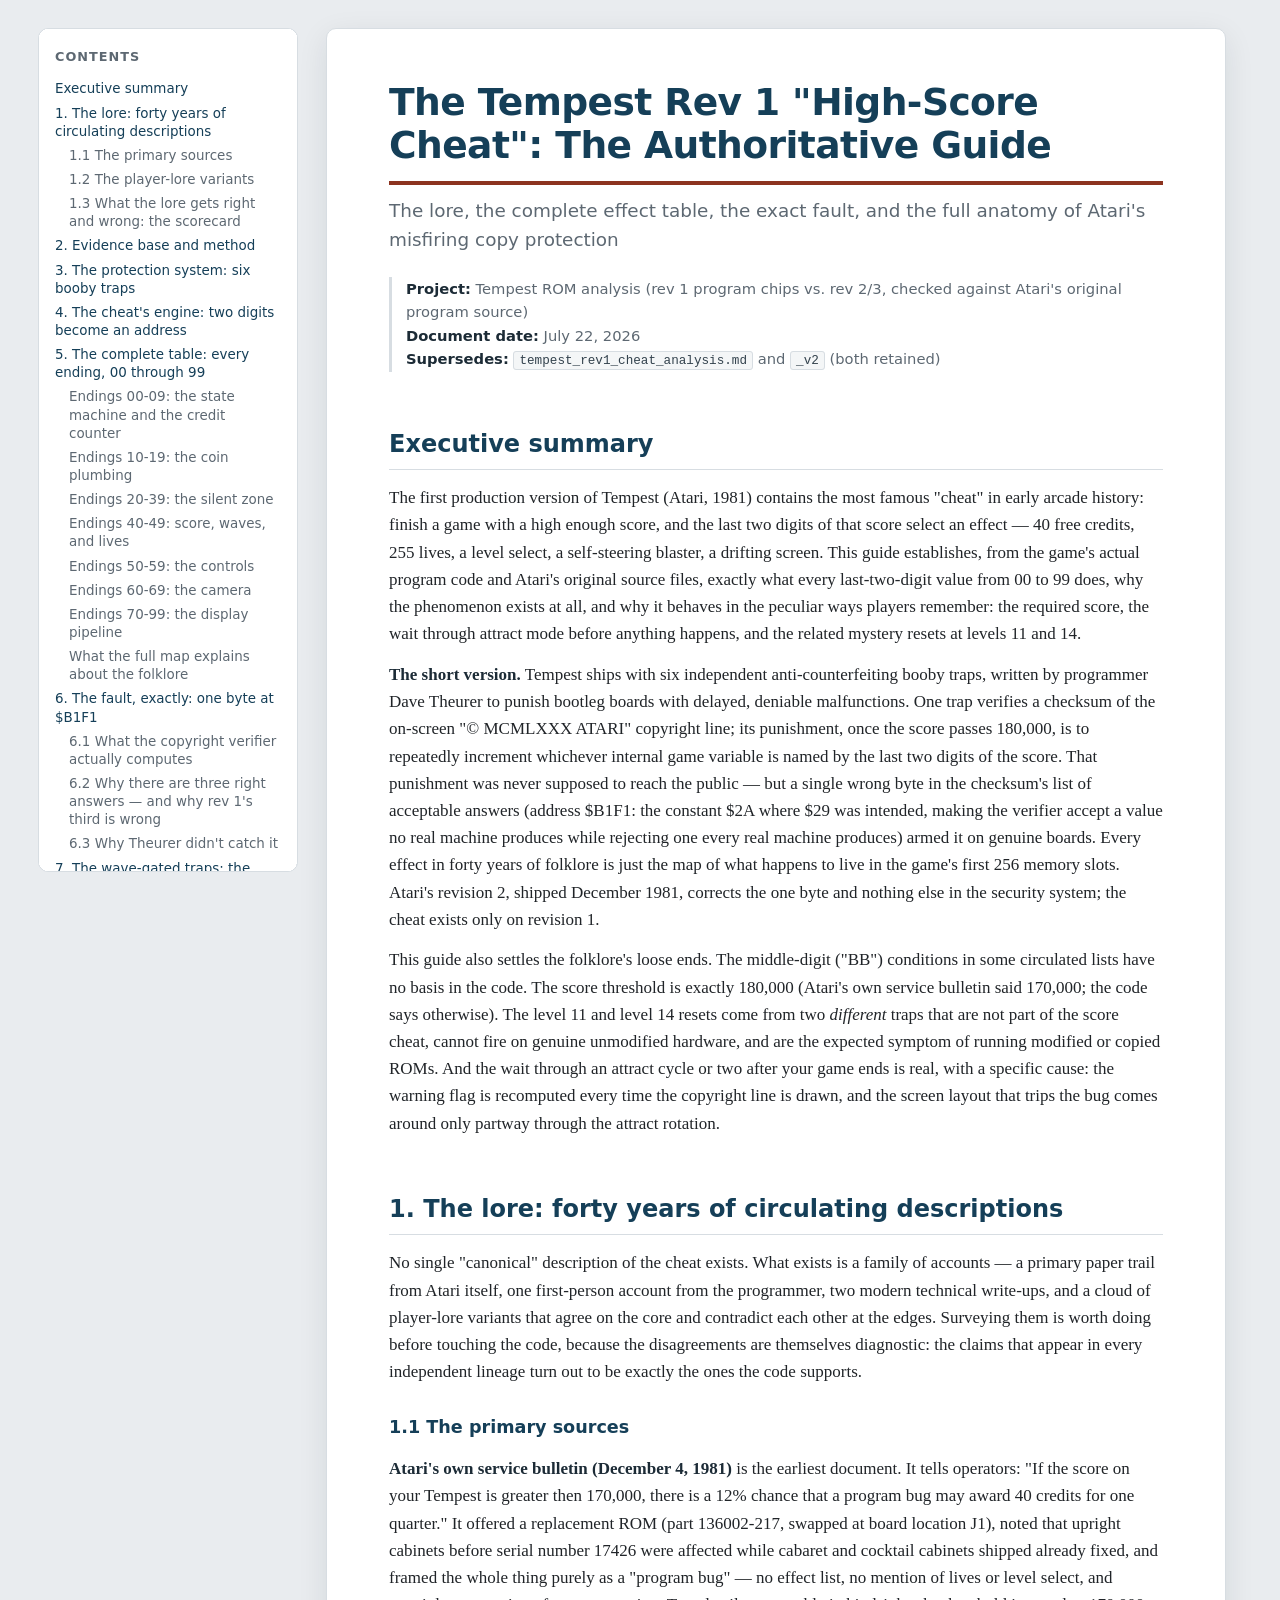
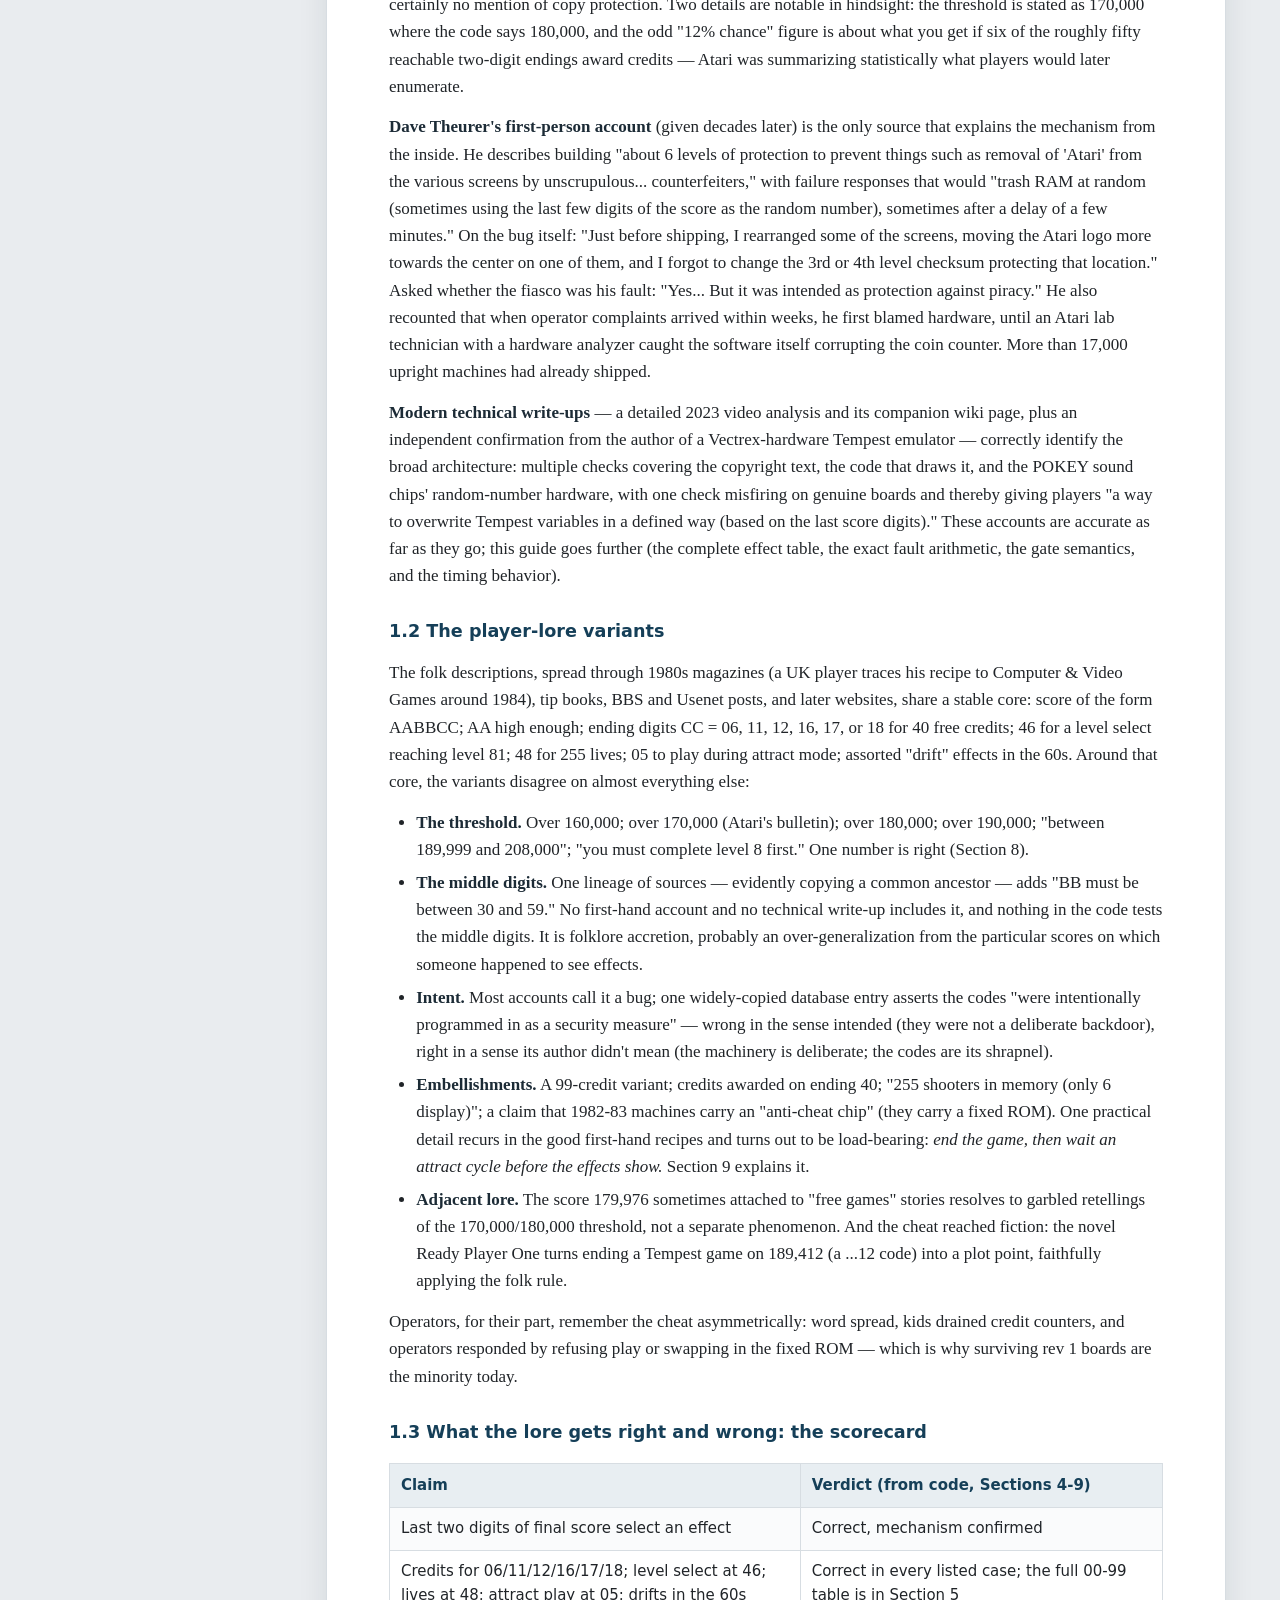
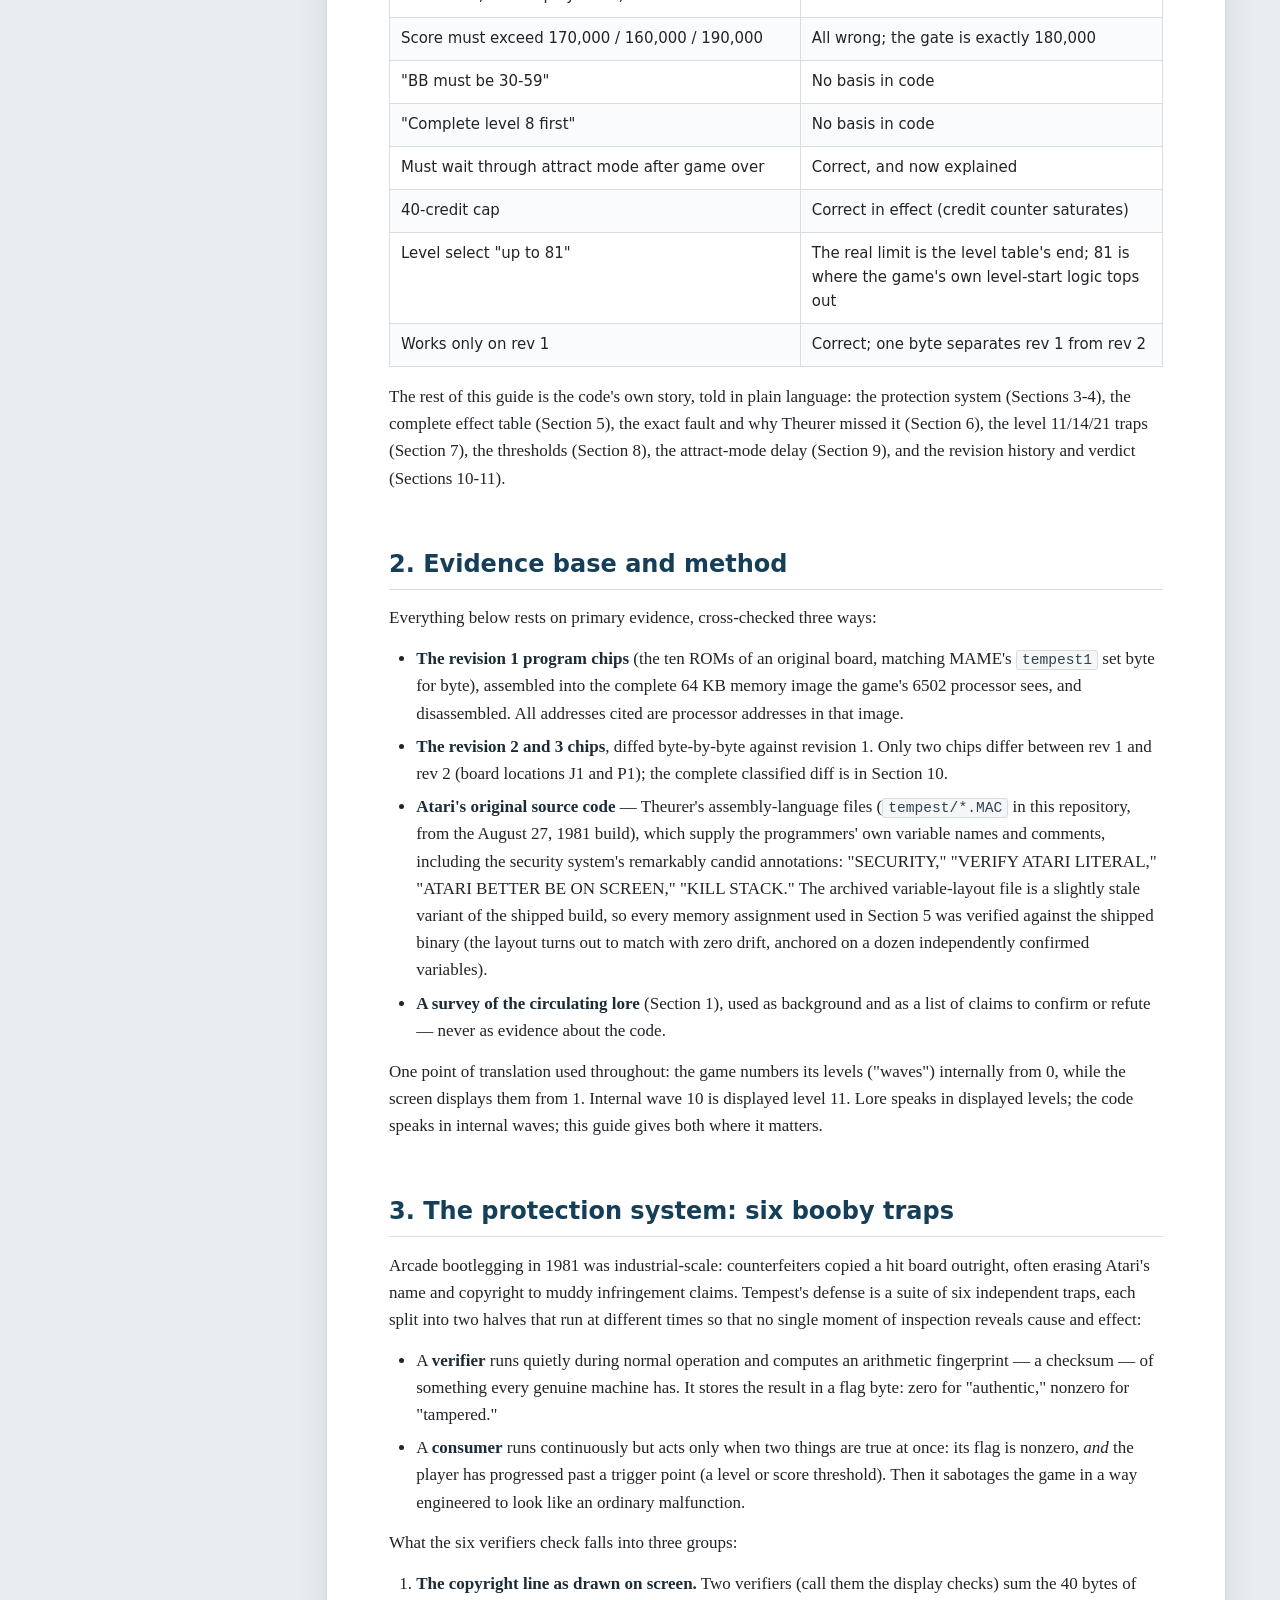
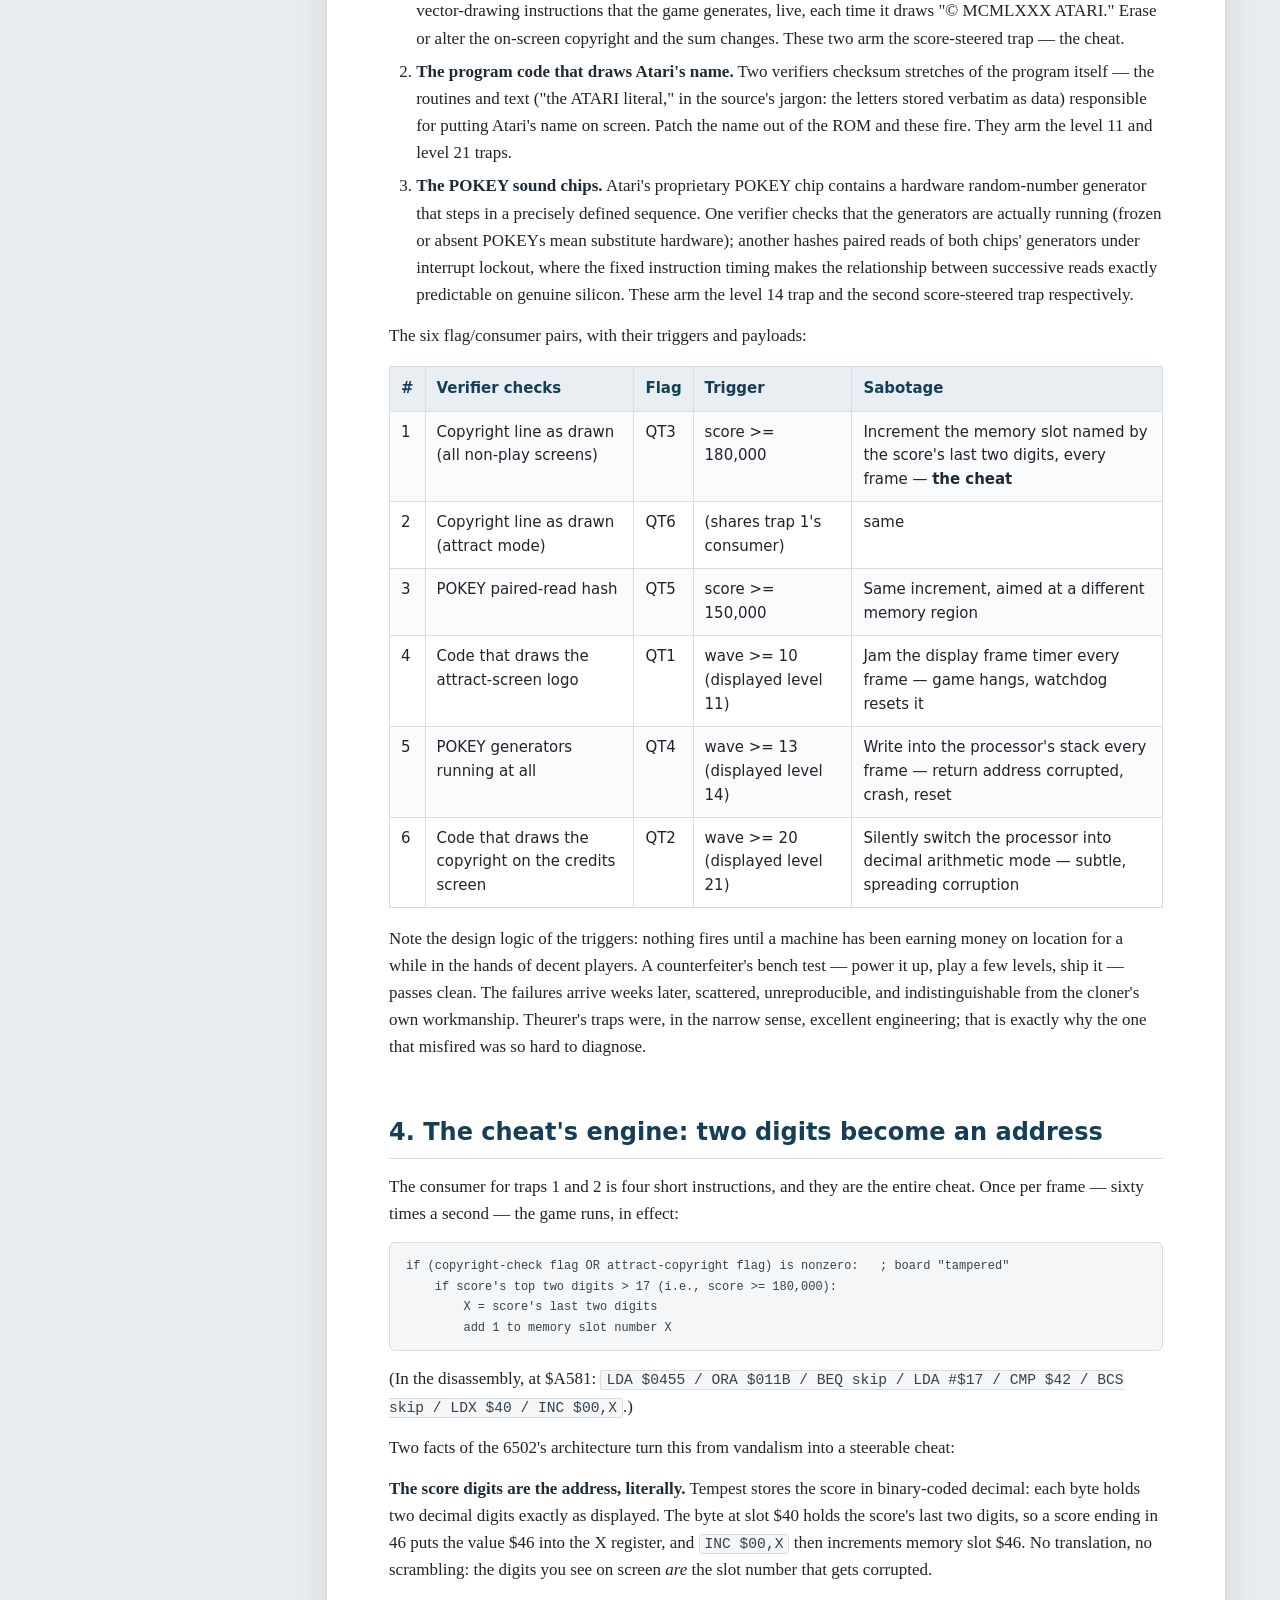
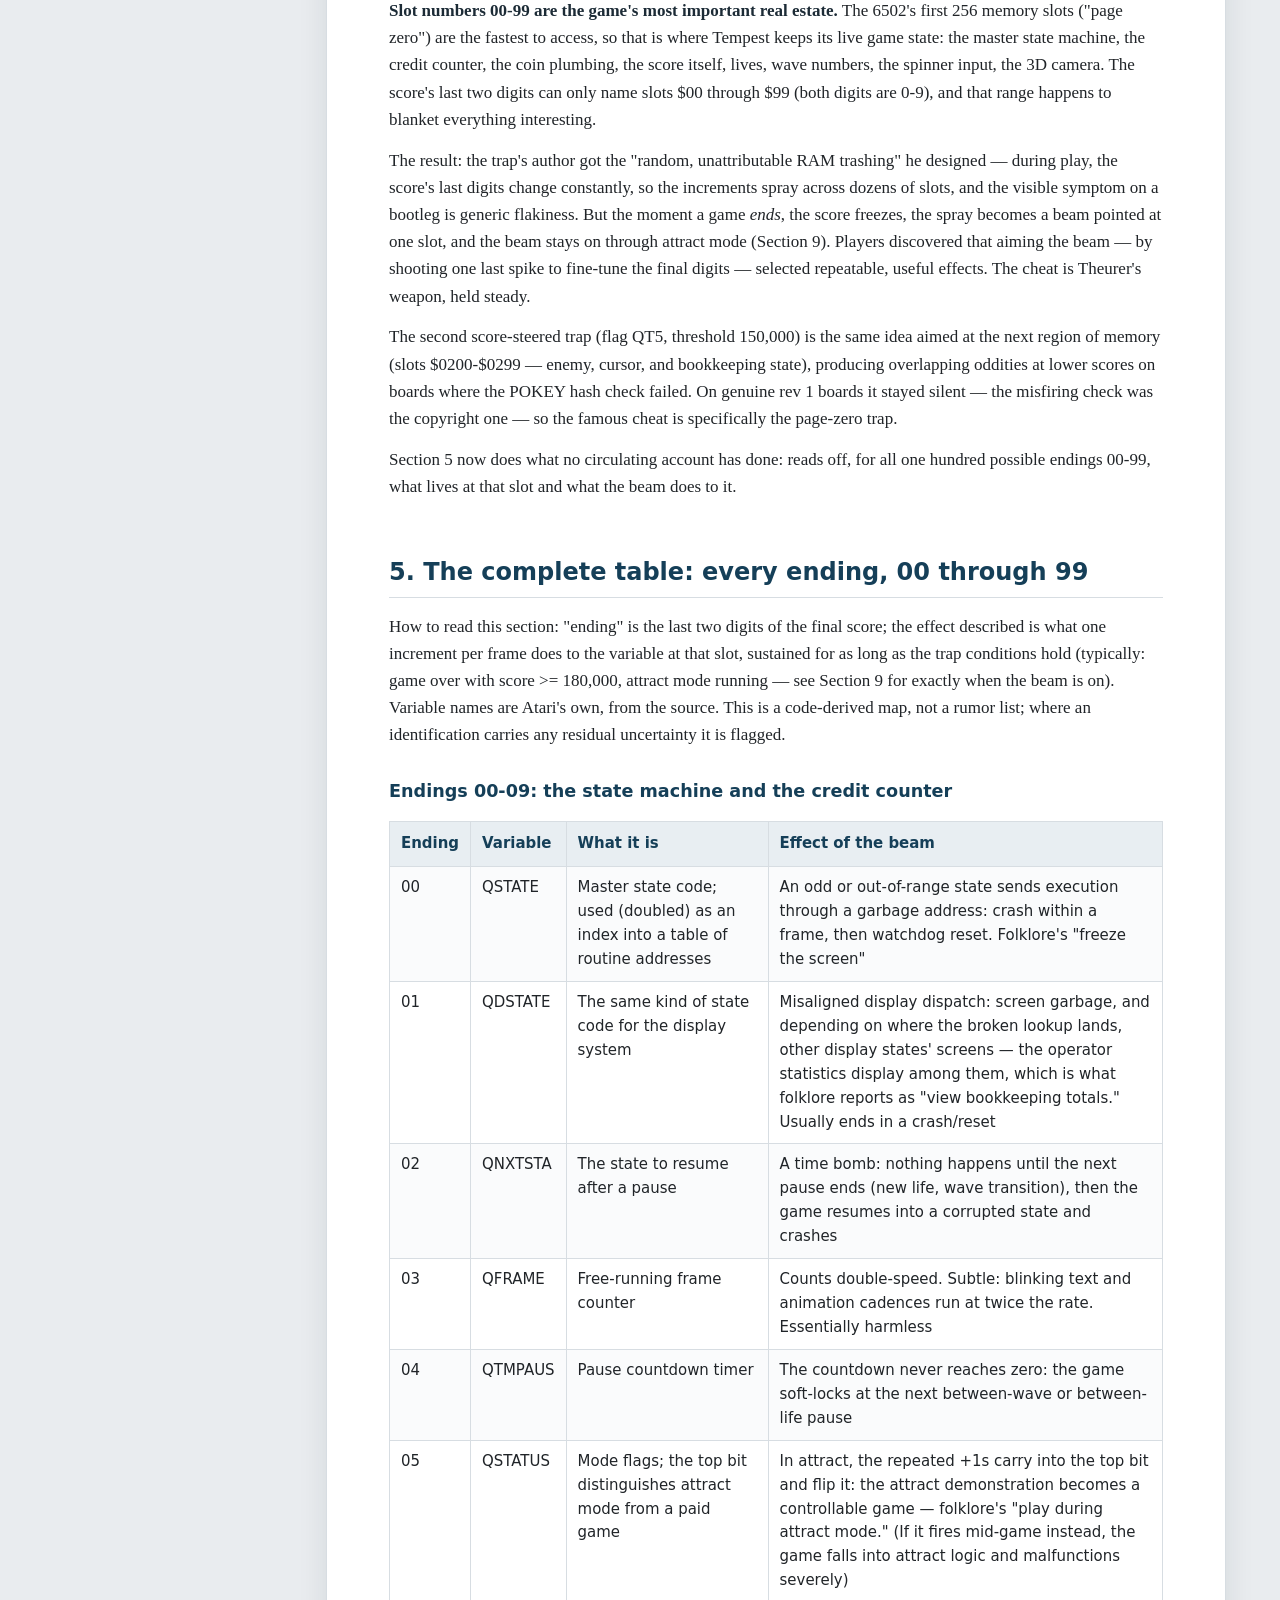
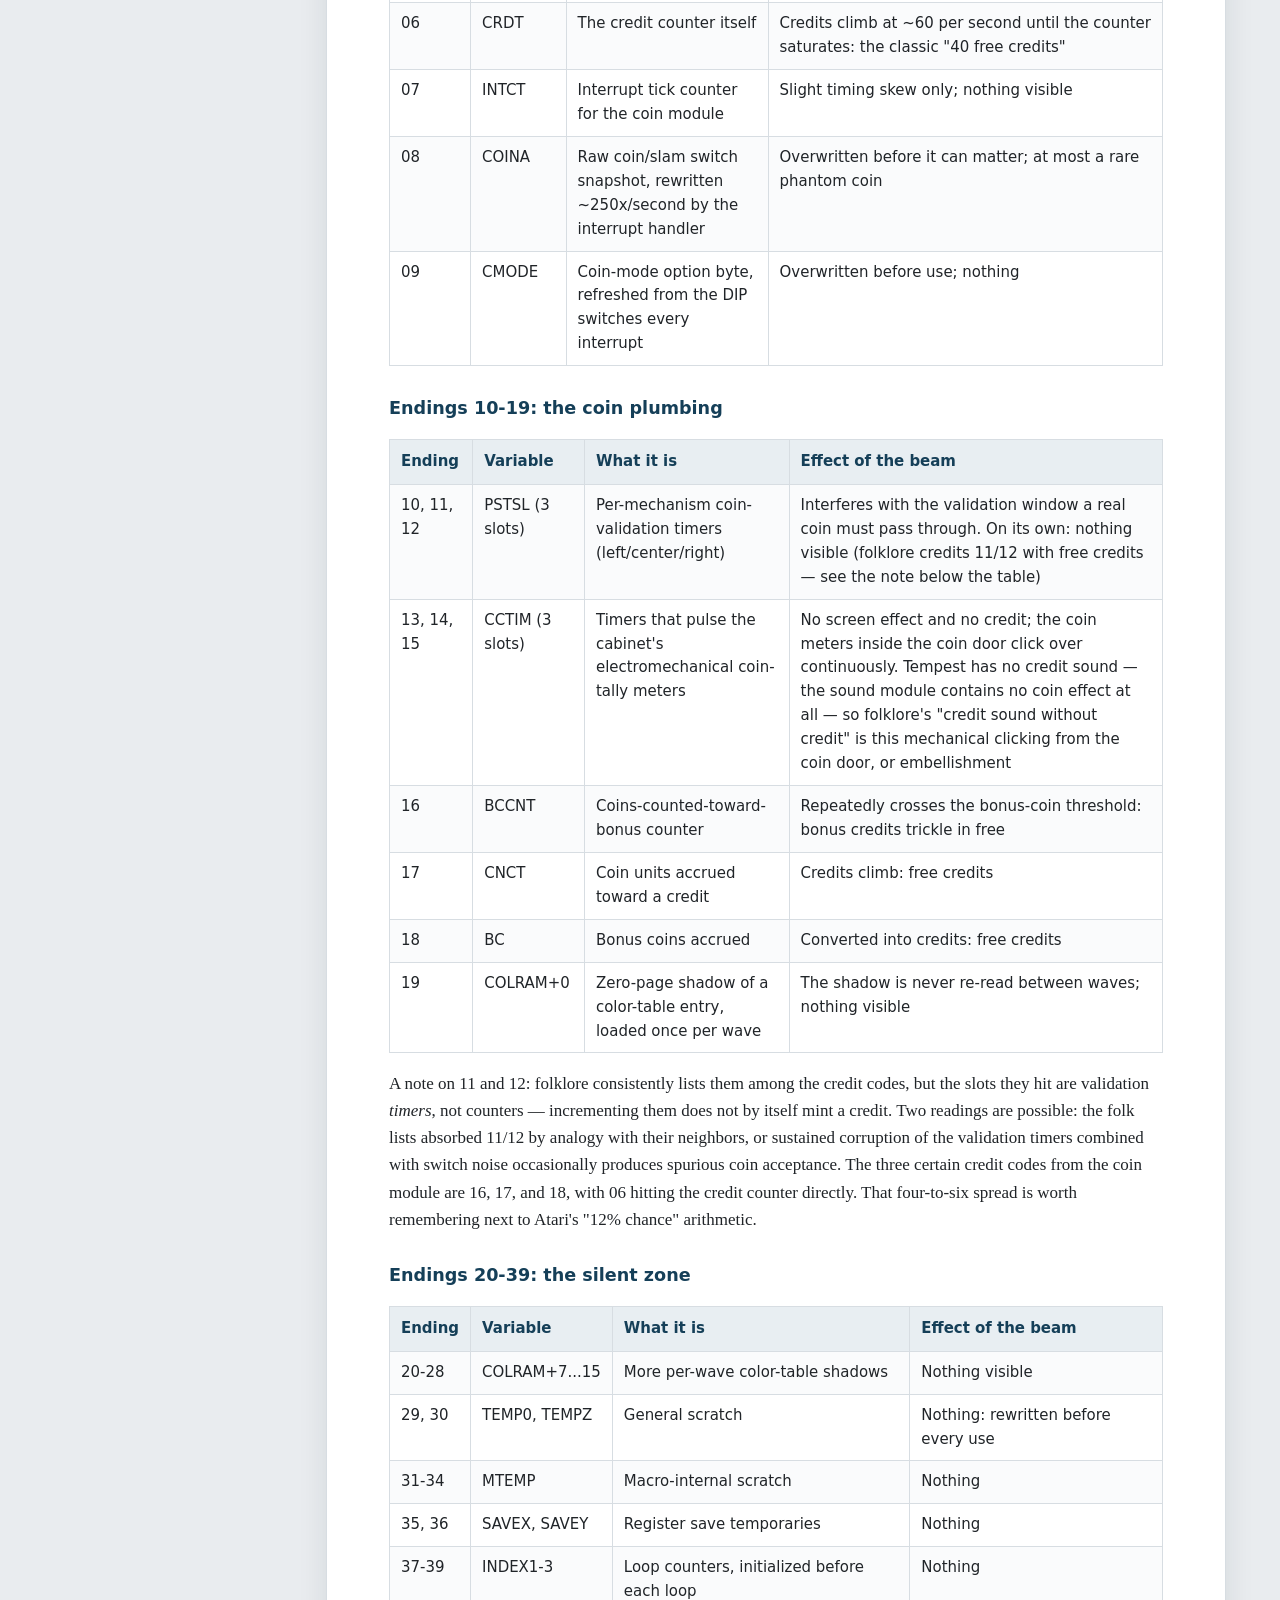
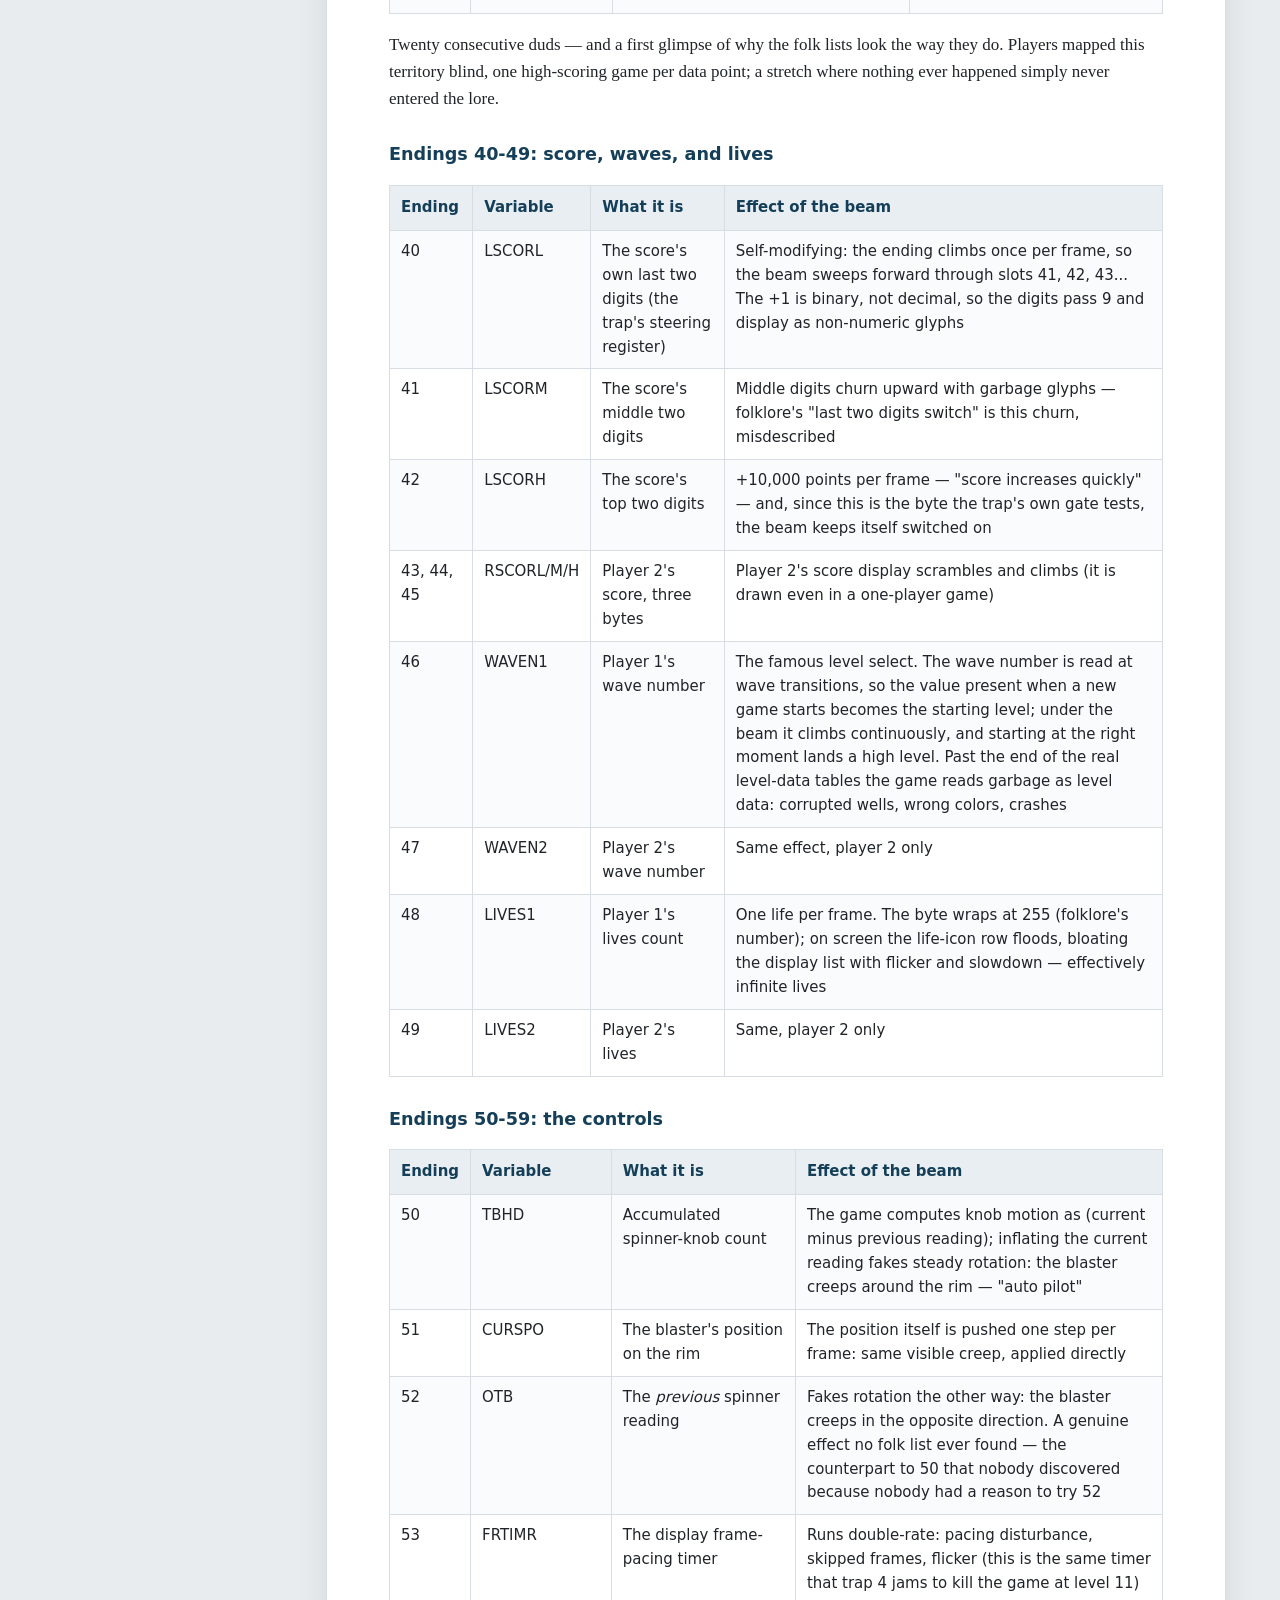
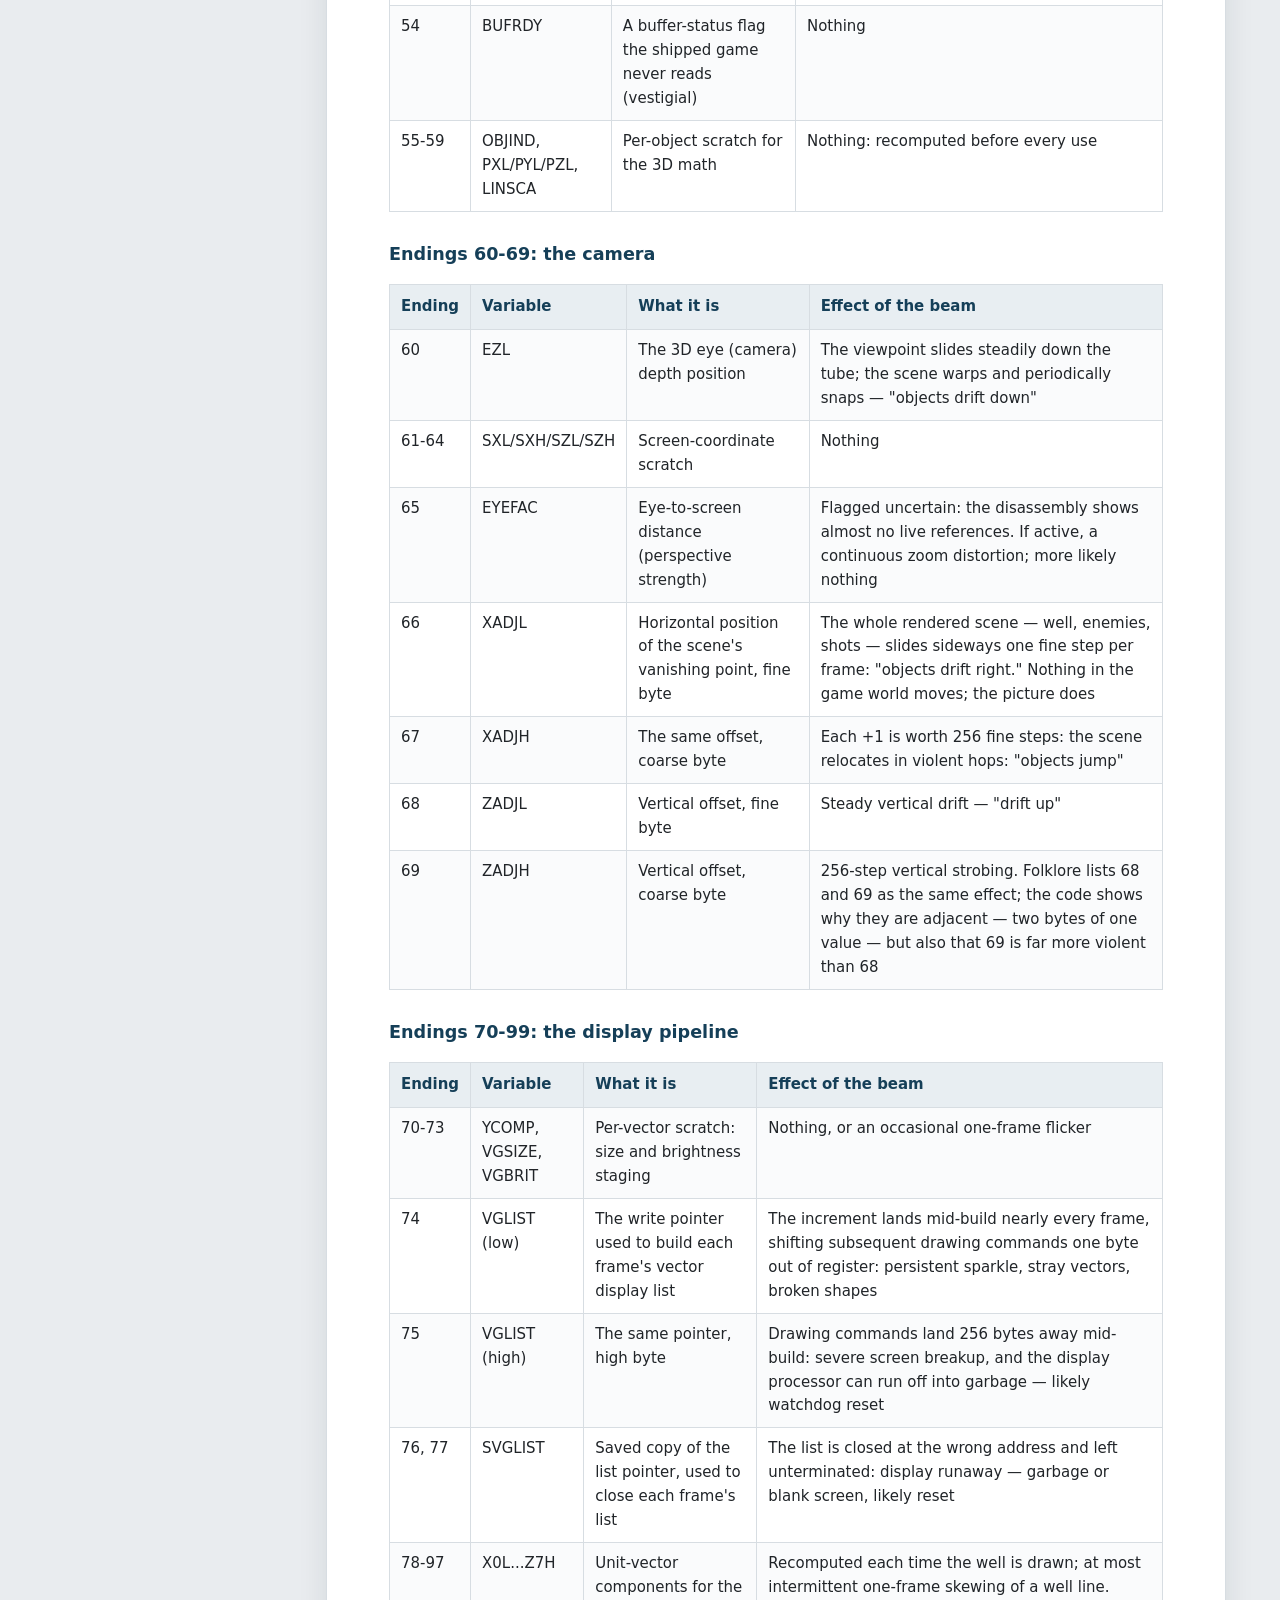
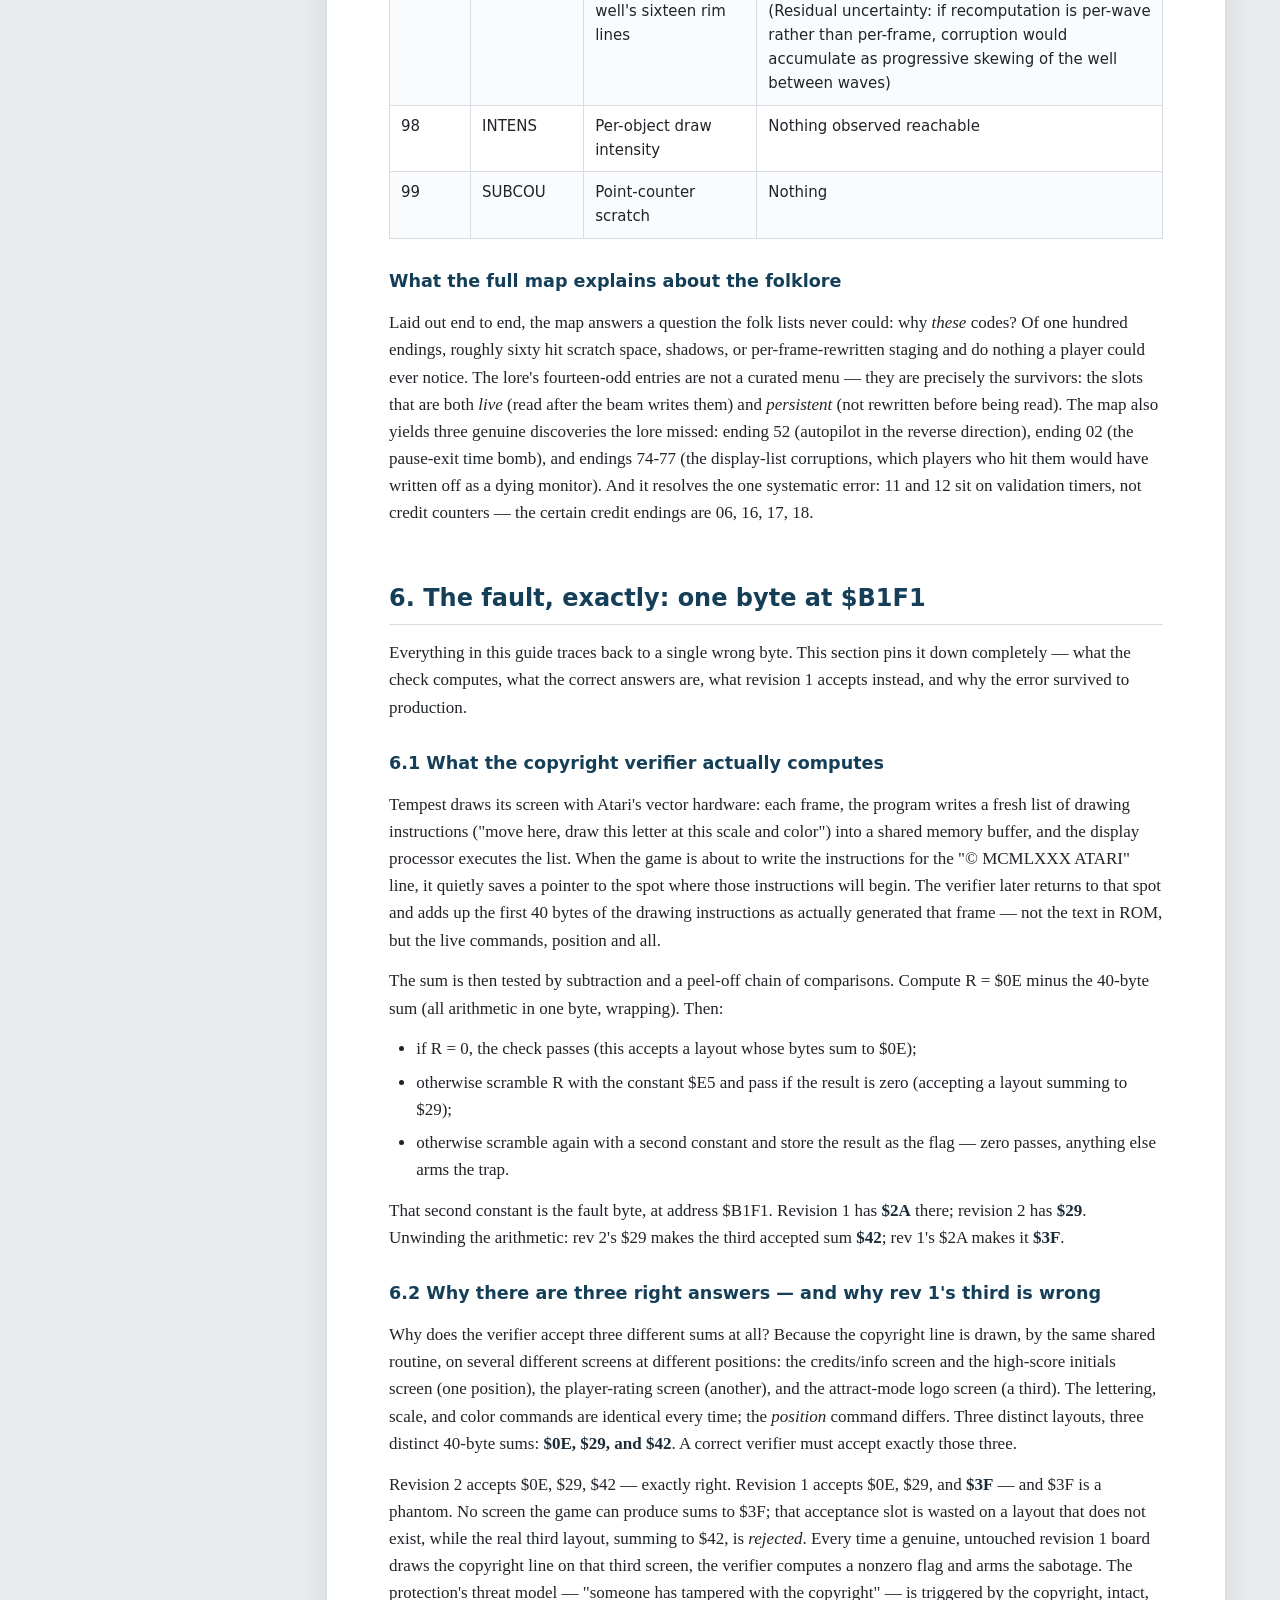
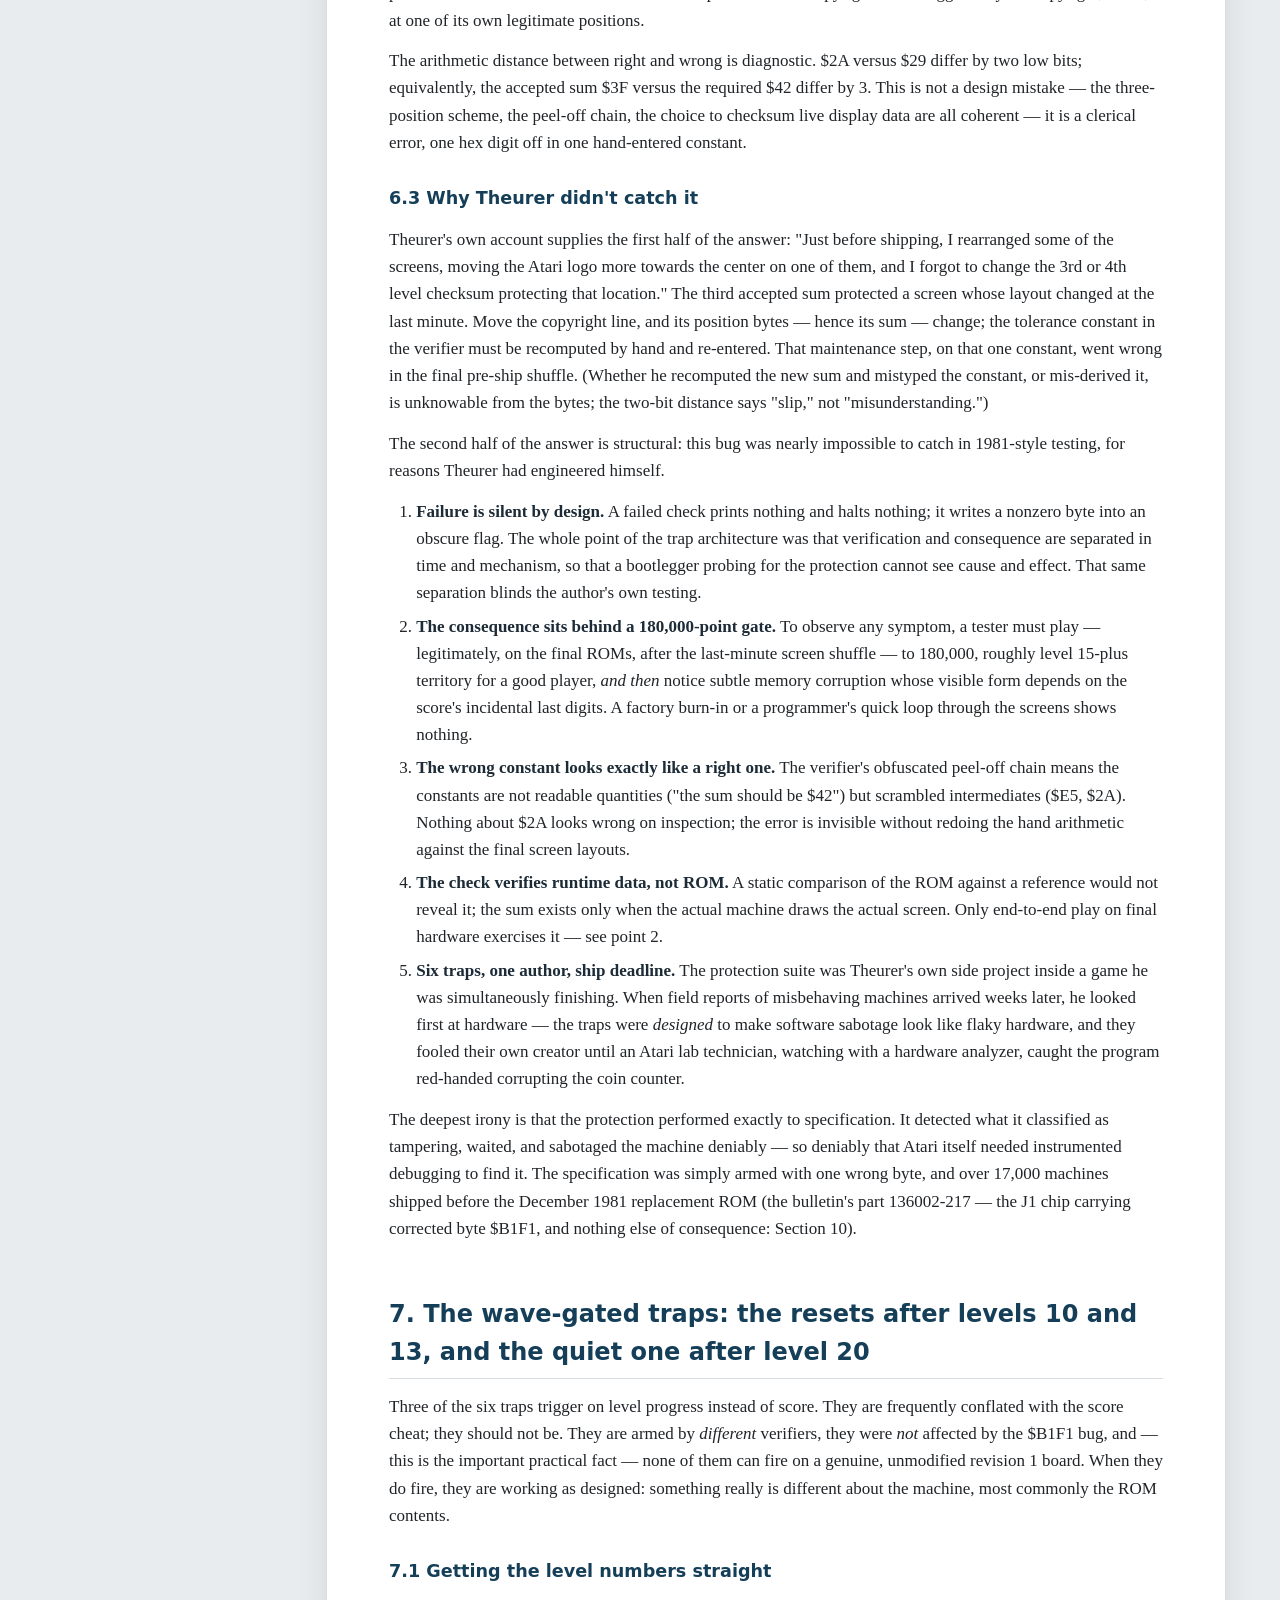
==== docs/tempest_rev1_cheat_analysis_v3.html @ c9a486a5 "Mirror remaining live-site documents into docs/ Adds everything served at dod250.shupac.com that git" ====
<!DOCTYPE html>
<html lang="en">
<head>
<meta charset="UTF-8">
<meta name="viewport" content="width=device-width, initial-scale=1.0">
<title>The Tempest Rev 1 "High-Score Cheat": The Authoritative Guide</title>
<style>
:root{--ink:#202428;--muted:#5d6872;--line:#d7dde2;--accent:#8c331f;--accent2:#153f58;--paper:#fff;--wash:#f4f6f7;}
*{box-sizing:border-box}
body{margin:0;background:#e9ecef;color:var(--ink);font-family:Georgia,'Times New Roman',serif;font-size:17px;line-height:1.6}
.layout{max-width:1260px;margin:0 auto;padding:28px;display:grid;grid-template-columns:260px minmax(0,900px);gap:28px}
nav{position:sticky;top:28px;align-self:start;max-height:calc(100vh - 56px);overflow-y:auto;background:var(--paper);border:1px solid var(--line);border-radius:10px;padding:18px 16px;font-family:'Segoe UI',system-ui,sans-serif;font-size:.84rem}
nav h2{font-size:.8rem;text-transform:uppercase;letter-spacing:.08em;color:var(--muted);margin:0 0 10px;border:0;padding:0}
nav a{display:block;color:var(--accent2);text-decoration:none;padding:3px 0;line-height:1.35}
nav a:hover{text-decoration:underline}
main{background:var(--paper);border:1px solid var(--line);border-radius:10px;padding:52px 62px 70px;box-shadow:0 8px 30px rgba(22,35,44,.09)}
h1{font-family:'Segoe UI',system-ui,sans-serif;font-size:2.35rem;line-height:1.15;letter-spacing:-.015em;color:var(--accent2);margin:0 0 .3em;padding-bottom:.35em;border-bottom:4px solid var(--accent)}
.subtitle{font-family:'Segoe UI',system-ui,sans-serif;font-size:1.15rem;color:var(--muted);margin:0 0 1.2em}
.meta{font-family:'Segoe UI',system-ui,sans-serif;font-size:.92rem;color:var(--muted);border-left:3px solid var(--line);padding-left:14px;margin:0 0 2em}
h2{font-family:'Segoe UI',system-ui,sans-serif;font-size:1.5rem;color:var(--accent2);margin:2.2em 0 .6em;padding-bottom:.25em;border-bottom:1px solid var(--line)}
h3{font-family:'Segoe UI',system-ui,sans-serif;font-size:1.1rem;color:var(--accent2);margin:1.6em 0 .5em}
p{margin:.8em 0}
code{font-family:'Cascadia Mono',Consolas,monospace;font-size:.86em;background:var(--wash);border:1px solid var(--line);border-radius:3px;padding:1px 5px;color:#33424d}
pre{background:var(--wash);border:1px solid var(--line);border-radius:6px;padding:12px 16px;overflow-x:auto;font-family:'Cascadia Mono',Consolas,monospace;font-size:.82em;line-height:1.5}
pre code{background:none;border:0;padding:0}
table{width:100%;border-collapse:collapse;font-family:'Segoe UI',system-ui,sans-serif;font-size:.88em;margin:1.1em 0}
th{background:#e8eef2;color:var(--accent2);text-align:left;padding:10px 11px;border:1px solid var(--line);vertical-align:top}
td{padding:9px 11px;border:1px solid var(--line);vertical-align:top}
tr:nth-child(even) td{background:#fafbfc}
a{color:#1e5a86}
strong{color:#1c2b36}
ul,ol{margin:.8em 0;padding-left:1.6em}
li{margin:.35em 0}
@media(max-width:900px){.layout{display:block;padding:0}nav{position:static;max-height:none;border-radius:0;margin-bottom:2px}main{border-radius:0;padding:28px 20px 50px}}
@media print{body{background:#fff}nav{display:none}.layout{display:block;padding:0}main{border:0;box-shadow:none;padding:0;font-size:11pt}h1,h2,h3{page-break-after:avoid}table{page-break-inside:avoid}a{color:inherit;text-decoration:none}}
</style>
</head>
<body>
<div class="layout">
<nav id="toc"><h2>Contents</h2></nav>
<main id="doc">
<h1>The Tempest Rev 1 &quot;High-Score Cheat&quot;: The Authoritative Guide</h1>
<p class="subtitle">The lore, the complete effect table, the exact fault, and the full anatomy of Atari's misfiring copy protection</p>
<div class="meta">
<strong>Project:</strong> Tempest ROM analysis (rev 1 program chips vs. rev 2/3, checked against Atari's original program source)<br>
<strong>Document date:</strong> July 22, 2026<br>
<strong>Supersedes:</strong> <code>tempest_rev1_cheat_analysis.md</code> and <code>_v2</code> (both retained)
</div>

<h2>Executive summary</h2>
<p>The first production version of Tempest (Atari, 1981) contains the most famous &quot;cheat&quot; in early arcade history: finish a game with a high enough score, and the last two digits of that score select an effect &mdash; 40 free credits, 255 lives, a level select, a self-steering blaster, a drifting screen. This guide establishes, from the game's actual program code and Atari's original source files, exactly what every last-two-digit value from 00 to 99 does, why the phenomenon exists at all, and why it behaves in the peculiar ways players remember: the required score, the wait through attract mode before anything happens, and the related mystery resets at levels 11 and 14.</p>
<p><strong>The short version.</strong> Tempest ships with six independent anti-counterfeiting booby traps, written by programmer Dave Theurer to punish bootleg boards with delayed, deniable malfunctions. One trap verifies a checksum of the on-screen &quot;&copy; MCMLXXX ATARI&quot; copyright line; its punishment, once the score passes 180,000, is to repeatedly increment whichever internal game variable is named by the last two digits of the score. That punishment was never supposed to reach the public &mdash; but a single wrong byte in the checksum's list of acceptable answers (address $B1F1: the constant $2A where $29 was intended, making the verifier accept a value no real machine produces while rejecting one every real machine produces) armed it on genuine boards. Every effect in forty years of folklore is just the map of what happens to live in the game's first 256 memory slots. Atari's revision 2, shipped December 1981, corrects the one byte and nothing else in the security system; the cheat exists only on revision 1.</p>
<p>This guide also settles the folklore's loose ends. The middle-digit (&quot;BB&quot;) conditions in some circulated lists have no basis in the code. The score threshold is exactly 180,000 (Atari's own service bulletin said 170,000; the code says otherwise). The level 11 and level 14 resets come from two <em>different</em> traps that are not part of the score cheat, cannot fire on genuine unmodified hardware, and are the expected symptom of running modified or copied ROMs. And the wait through an attract cycle or two after your game ends is real, with a specific cause: the warning flag is recomputed every time the copyright line is drawn, and the screen layout that trips the bug comes around only partway through the attract rotation.</p>

<h2>1. The lore: forty years of circulating descriptions</h2>
<p>No single &quot;canonical&quot; description of the cheat exists. What exists is a family of accounts &mdash; a primary paper trail from Atari itself, one first-person account from the programmer, two modern technical write-ups, and a cloud of player-lore variants that agree on the core and contradict each other at the edges. Surveying them is worth doing before touching the code, because the disagreements are themselves diagnostic: the claims that appear in every independent lineage turn out to be exactly the ones the code supports.</p>

<h3>1.1 The primary sources</h3>
<p><strong>Atari's own service bulletin (December 4, 1981)</strong> is the earliest document. It tells operators: &quot;If the score on your Tempest is greater then 170,000, there is a 12% chance that a program bug may award 40 credits for one quarter.&quot; It offered a replacement ROM (part 136002-217, swapped at board location J1), noted that upright cabinets before serial number 17426 were affected while cabaret and cocktail cabinets shipped already fixed, and framed the whole thing purely as a &quot;program bug&quot; &mdash; no effect list, no mention of lives or level select, and certainly no mention of copy protection. Two details are notable in hindsight: the threshold is stated as 170,000 where the code says 180,000, and the odd &quot;12% chance&quot; figure is about what you get if six of the roughly fifty reachable two-digit endings award credits &mdash; Atari was summarizing statistically what players would later enumerate.</p>
<p><strong>Dave Theurer's first-person account</strong> (given decades later) is the only source that explains the mechanism from the inside. He describes building &quot;about 6 levels of protection to prevent things such as removal of 'Atari' from the various screens by unscrupulous... counterfeiters,&quot; with failure responses that would &quot;trash RAM at random (sometimes using the last few digits of the score as the random number), sometimes after a delay of a few minutes.&quot; On the bug itself: &quot;Just before shipping, I rearranged some of the screens, moving the Atari logo more towards the center on one of them, and I forgot to change the 3rd or 4th level checksum protecting that location.&quot; Asked whether the fiasco was his fault: &quot;Yes... But it was intended as protection against piracy.&quot; He also recounted that when operator complaints arrived within weeks, he first blamed hardware, until an Atari lab technician with a hardware analyzer caught the software itself corrupting the coin counter. More than 17,000 upright machines had already shipped.</p>
<p><strong>Modern technical write-ups</strong> &mdash; a detailed 2023 video analysis and its companion wiki page, plus an independent confirmation from the author of a Vectrex-hardware Tempest emulator &mdash; correctly identify the broad architecture: multiple checks covering the copyright text, the code that draws it, and the POKEY sound chips' random-number hardware, with one check misfiring on genuine boards and thereby giving players &quot;a way to overwrite Tempest variables in a defined way (based on the last score digits).&quot; These accounts are accurate as far as they go; this guide goes further (the complete effect table, the exact fault arithmetic, the gate semantics, and the timing behavior).</p>

<h3>1.2 The player-lore variants</h3>
<p>The folk descriptions, spread through 1980s magazines (a UK player traces his recipe to Computer &amp; Video Games around 1984), tip books, BBS and Usenet posts, and later websites, share a stable core: score of the form AABBCC; AA high enough; ending digits CC = 06, 11, 12, 16, 17, or 18 for 40 free credits; 46 for a level select reaching level 81; 48 for 255 lives; 05 to play during attract mode; assorted &quot;drift&quot; effects in the 60s. Around that core, the variants disagree on almost everything else:</p>
<ul>
<li><strong>The threshold.</strong> Over 160,000; over 170,000 (Atari's bulletin); over 180,000; over 190,000; &quot;between 189,999 and 208,000&quot;; &quot;you must complete level 8 first.&quot; One number is right (Section 8).</li>
<li><strong>The middle digits.</strong> One lineage of sources &mdash; evidently copying a common ancestor &mdash; adds &quot;BB must be between 30 and 59.&quot; No first-hand account and no technical write-up includes it, and nothing in the code tests the middle digits. It is folklore accretion, probably an over-generalization from the particular scores on which someone happened to see effects.</li>
<li><strong>Intent.</strong> Most accounts call it a bug; one widely-copied database entry asserts the codes &quot;were intentionally programmed in as a security measure&quot; &mdash; wrong in the sense intended (they were not a deliberate backdoor), right in a sense its author didn't mean (the machinery is deliberate; the codes are its shrapnel).</li>
<li><strong>Embellishments.</strong> A 99-credit variant; credits awarded on ending 40; &quot;255 shooters in memory (only 6 display)&quot;; a claim that 1982-83 machines carry an &quot;anti-cheat chip&quot; (they carry a fixed ROM). One practical detail recurs in the good first-hand recipes and turns out to be load-bearing: <em>end the game, then wait an attract cycle before the effects show.</em> Section 9 explains it.</li>
<li><strong>Adjacent lore.</strong> The score 179,976 sometimes attached to &quot;free games&quot; stories resolves to garbled retellings of the 170,000/180,000 threshold, not a separate phenomenon. And the cheat reached fiction: the novel Ready Player One turns ending a Tempest game on 189,412 (a ...12 code) into a plot point, faithfully applying the folk rule.</li>
</ul>
<p>Operators, for their part, remember the cheat asymmetrically: word spread, kids drained credit counters, and operators responded by refusing play or swapping in the fixed ROM &mdash; which is why surviving rev 1 boards are the minority today.</p>

<h3>1.3 What the lore gets right and wrong: the scorecard</h3>
<table>
<tr><th>Claim</th><th>Verdict (from code, Sections 4-9)</th></tr>
<tr><td>Last two digits of final score select an effect</td><td>Correct, mechanism confirmed</td></tr>
<tr><td>Credits for 06/11/12/16/17/18; level select at 46; lives at 48; attract play at 05; drifts in the 60s</td><td>Correct in every listed case; the full 00-99 table is in Section 5</td></tr>
<tr><td>Score must exceed 170,000 / 160,000 / 190,000</td><td>All wrong; the gate is exactly 180,000</td></tr>
<tr><td>&quot;BB must be 30-59&quot;</td><td>No basis in code</td></tr>
<tr><td>&quot;Complete level 8 first&quot;</td><td>No basis in code</td></tr>
<tr><td>Must wait through attract mode after game over</td><td>Correct, and now explained</td></tr>
<tr><td>40-credit cap</td><td>Correct in effect (credit counter saturates)</td></tr>
<tr><td>Level select &quot;up to 81&quot;</td><td>The real limit is the level table's end; 81 is where the game's own level-start logic tops out</td></tr>
<tr><td>Works only on rev 1</td><td>Correct; one byte separates rev 1 from rev 2</td></tr>
</table>
<p>The rest of this guide is the code's own story, told in plain language: the protection system (Sections 3-4), the complete effect table (Section 5), the exact fault and why Theurer missed it (Section 6), the level 11/14/21 traps (Section 7), the thresholds (Section 8), the attract-mode delay (Section 9), and the revision history and verdict (Sections 10-11).</p>

<h2>2. Evidence base and method</h2>
<p>Everything below rests on primary evidence, cross-checked three ways:</p>
<ul>
<li><strong>The revision 1 program chips</strong> (the ten ROMs of an original board, matching MAME's <code>tempest1</code> set byte for byte), assembled into the complete 64 KB memory image the game's 6502 processor sees, and disassembled. All addresses cited are processor addresses in that image.</li>
<li><strong>The revision 2 and 3 chips</strong>, diffed byte-by-byte against revision 1. Only two chips differ between rev 1 and rev 2 (board locations J1 and P1); the complete classified diff is in Section 10.</li>
<li><strong>Atari's original source code</strong> &mdash; Theurer's assembly-language files (<code>tempest/*.MAC</code> in this repository, from the August 27, 1981 build), which supply the programmers' own variable names and comments, including the security system's remarkably candid annotations: &quot;SECURITY,&quot; &quot;VERIFY ATARI LITERAL,&quot; &quot;ATARI BETTER BE ON SCREEN,&quot; &quot;KILL STACK.&quot; The archived variable-layout file is a slightly stale variant of the shipped build, so every memory assignment used in Section 5 was verified against the shipped binary (the layout turns out to match with zero drift, anchored on a dozen independently confirmed variables).</li>
<li><strong>A survey of the circulating lore</strong> (Section 1), used as background and as a list of claims to confirm or refute &mdash; never as evidence about the code.</li>
</ul>
<p>One point of translation used throughout: the game numbers its levels (&quot;waves&quot;) internally from 0, while the screen displays them from 1. Internal wave 10 is displayed level 11. Lore speaks in displayed levels; the code speaks in internal waves; this guide gives both where it matters.</p>

<h2>3. The protection system: six booby traps</h2>
<p>Arcade bootlegging in 1981 was industrial-scale: counterfeiters copied a hit board outright, often erasing Atari's name and copyright to muddy infringement claims. Tempest's defense is a suite of six independent traps, each split into two halves that run at different times so that no single moment of inspection reveals cause and effect:</p>
<ul>
<li>A <strong>verifier</strong> runs quietly during normal operation and computes an arithmetic fingerprint &mdash; a checksum &mdash; of something every genuine machine has. It stores the result in a flag byte: zero for &quot;authentic,&quot; nonzero for &quot;tampered.&quot;</li>
<li>A <strong>consumer</strong> runs continuously but acts only when two things are true at once: its flag is nonzero, <em>and</em> the player has progressed past a trigger point (a level or score threshold). Then it sabotages the game in a way engineered to look like an ordinary malfunction.</li>
</ul>
<p>What the six verifiers check falls into three groups:</p>
<ol>
<li><strong>The copyright line as drawn on screen.</strong> Two verifiers (call them the display checks) sum the 40 bytes of vector-drawing instructions that the game generates, live, each time it draws &quot;&copy; MCMLXXX ATARI.&quot; Erase or alter the on-screen copyright and the sum changes. These two arm the score-steered trap &mdash; the cheat.</li>
<li><strong>The program code that draws Atari's name.</strong> Two verifiers checksum stretches of the program itself &mdash; the routines and text (&quot;the ATARI literal,&quot; in the source's jargon: the letters stored verbatim as data) responsible for putting Atari's name on screen. Patch the name out of the ROM and these fire. They arm the level 11 and level 21 traps.</li>
<li><strong>The POKEY sound chips.</strong> Atari's proprietary POKEY chip contains a hardware random-number generator that steps in a precisely defined sequence. One verifier checks that the generators are actually running (frozen or absent POKEYs mean substitute hardware); another hashes paired reads of both chips' generators under interrupt lockout, where the fixed instruction timing makes the relationship between successive reads exactly predictable on genuine silicon. These arm the level 14 trap and the second score-steered trap respectively.</li>
</ol>
<p>The six flag/consumer pairs, with their triggers and payloads:</p>
<table>
<tr><th>#</th><th>Verifier checks</th><th>Flag</th><th>Trigger</th><th>Sabotage</th></tr>
<tr><td>1</td><td>Copyright line as drawn (all non-play screens)</td><td>QT3</td><td>score &gt;= 180,000</td><td>Increment the memory slot named by the score's last two digits, every frame &mdash; <strong>the cheat</strong></td></tr>
<tr><td>2</td><td>Copyright line as drawn (attract mode)</td><td>QT6</td><td>(shares trap 1's consumer)</td><td>same</td></tr>
<tr><td>3</td><td>POKEY paired-read hash</td><td>QT5</td><td>score &gt;= 150,000</td><td>Same increment, aimed at a different memory region</td></tr>
<tr><td>4</td><td>Code that draws the attract-screen logo</td><td>QT1</td><td>wave &gt;= 10 (displayed level 11)</td><td>Jam the display frame timer every frame &mdash; game hangs, watchdog resets it</td></tr>
<tr><td>5</td><td>POKEY generators running at all</td><td>QT4</td><td>wave &gt;= 13 (displayed level 14)</td><td>Write into the processor's stack every frame &mdash; return address corrupted, crash, reset</td></tr>
<tr><td>6</td><td>Code that draws the copyright on the credits screen</td><td>QT2</td><td>wave &gt;= 20 (displayed level 21)</td><td>Silently switch the processor into decimal arithmetic mode &mdash; subtle, spreading corruption</td></tr>
</table>
<p>Note the design logic of the triggers: nothing fires until a machine has been earning money on location for a while in the hands of decent players. A counterfeiter's bench test &mdash; power it up, play a few levels, ship it &mdash; passes clean. The failures arrive weeks later, scattered, unreproducible, and indistinguishable from the cloner's own workmanship. Theurer's traps were, in the narrow sense, excellent engineering; that is exactly why the one that misfired was so hard to diagnose.</p>

<h2>4. The cheat's engine: two digits become an address</h2>
<p>The consumer for traps 1 and 2 is four short instructions, and they are the entire cheat. Once per frame &mdash; sixty times a second &mdash; the game runs, in effect:</p>
<pre><code>if (copyright-check flag OR attract-copyright flag) is nonzero:   ; board "tampered"
    if score's top two digits &gt; 17 (i.e., score &gt;= 180,000):
        X = score's last two digits
        add 1 to memory slot number X</code></pre>
<p>(In the disassembly, at $A581: <code>LDA $0455 / ORA $011B / BEQ skip / LDA #$17 / CMP $42 / BCS skip / LDX $40 / INC $00,X</code>.)</p>
<p>Two facts of the 6502's architecture turn this from vandalism into a steerable cheat:</p>
<p><strong>The score digits are the address, literally.</strong> Tempest stores the score in binary-coded decimal: each byte holds two decimal digits exactly as displayed. The byte at slot $40 holds the score's last two digits, so a score ending in 46 puts the value $46 into the X register, and <code>INC $00,X</code> then increments memory slot $46. No translation, no scrambling: the digits you see on screen <em>are</em> the slot number that gets corrupted.</p>
<p><strong>Slot numbers 00-99 are the game's most important real estate.</strong> The 6502's first 256 memory slots (&quot;page zero&quot;) are the fastest to access, so that is where Tempest keeps its live game state: the master state machine, the credit counter, the coin plumbing, the score itself, lives, wave numbers, the spinner input, the 3D camera. The score's last two digits can only name slots $00 through $99 (both digits are 0-9), and that range happens to blanket everything interesting.</p>
<p>The result: the trap's author got the &quot;random, unattributable RAM trashing&quot; he designed &mdash; during play, the score's last digits change constantly, so the increments spray across dozens of slots, and the visible symptom on a bootleg is generic flakiness. But the moment a game <em>ends</em>, the score freezes, the spray becomes a beam pointed at one slot, and the beam stays on through attract mode (Section 9). Players discovered that aiming the beam &mdash; by shooting one last spike to fine-tune the final digits &mdash; selected repeatable, useful effects. The cheat is Theurer's weapon, held steady.</p>
<p>The second score-steered trap (flag QT5, threshold 150,000) is the same idea aimed at the next region of memory (slots $0200-$0299 &mdash; enemy, cursor, and bookkeeping state), producing overlapping oddities at lower scores on boards where the POKEY hash check failed. On genuine rev 1 boards it stayed silent &mdash; the misfiring check was the copyright one &mdash; so the famous cheat is specifically the page-zero trap.</p>
<p>Section 5 now does what no circulating account has done: reads off, for all one hundred possible endings 00-99, what lives at that slot and what the beam does to it.</p>

<h2>5. The complete table: every ending, 00 through 99</h2>
<p>How to read this section: &quot;ending&quot; is the last two digits of the final score; the effect described is what one increment per frame does to the variable at that slot, sustained for as long as the trap conditions hold (typically: game over with score &gt;= 180,000, attract mode running &mdash; see Section 9 for exactly when the beam is on). Variable names are Atari's own, from the source. This is a code-derived map, not a rumor list; where an identification carries any residual uncertainty it is flagged.</p>

<h3>Endings 00-09: the state machine and the credit counter</h3>
<table>
<tr><th>Ending</th><th>Variable</th><th>What it is</th><th>Effect of the beam</th></tr>
<tr><td>00</td><td>QSTATE</td><td>Master state code; used (doubled) as an index into a table of routine addresses</td><td>An odd or out-of-range state sends execution through a garbage address: crash within a frame, then watchdog reset. Folklore's &quot;freeze the screen&quot;</td></tr>
<tr><td>01</td><td>QDSTATE</td><td>The same kind of state code for the display system</td><td>Misaligned display dispatch: screen garbage, and depending on where the broken lookup lands, other display states' screens &mdash; the operator statistics display among them, which is what folklore reports as &quot;view bookkeeping totals.&quot; Usually ends in a crash/reset</td></tr>
<tr><td>02</td><td>QNXTSTA</td><td>The state to resume after a pause</td><td>A time bomb: nothing happens until the next pause ends (new life, wave transition), then the game resumes into a corrupted state and crashes</td></tr>
<tr><td>03</td><td>QFRAME</td><td>Free-running frame counter</td><td>Counts double-speed. Subtle: blinking text and animation cadences run at twice the rate. Essentially harmless</td></tr>
<tr><td>04</td><td>QTMPAUS</td><td>Pause countdown timer</td><td>The countdown never reaches zero: the game soft-locks at the next between-wave or between-life pause</td></tr>
<tr><td>05</td><td>QSTATUS</td><td>Mode flags; the top bit distinguishes attract mode from a paid game</td><td>In attract, the repeated +1s carry into the top bit and flip it: the attract demonstration becomes a controllable game &mdash; folklore's &quot;play during attract mode.&quot; (If it fires mid-game instead, the game falls into attract logic and malfunctions severely)</td></tr>
<tr><td>06</td><td>CRDT</td><td>The credit counter itself</td><td>Credits climb at ~60 per second until the counter saturates: the classic &quot;40 free credits&quot;</td></tr>
<tr><td>07</td><td>INTCT</td><td>Interrupt tick counter for the coin module</td><td>Slight timing skew only; nothing visible</td></tr>
<tr><td>08</td><td>COINA</td><td>Raw coin/slam switch snapshot, rewritten ~250x/second by the interrupt handler</td><td>Overwritten before it can matter; at most a rare phantom coin</td></tr>
<tr><td>09</td><td>CMODE</td><td>Coin-mode option byte, refreshed from the DIP switches every interrupt</td><td>Overwritten before use; nothing</td></tr>
</table>

<h3>Endings 10-19: the coin plumbing</h3>
<table>
<tr><th>Ending</th><th>Variable</th><th>What it is</th><th>Effect of the beam</th></tr>
<tr><td>10, 11, 12</td><td>PSTSL (3 slots)</td><td>Per-mechanism coin-validation timers (left/center/right)</td><td>Interferes with the validation window a real coin must pass through. On its own: nothing visible (folklore credits 11/12 with free credits &mdash; see the note below the table)</td></tr>
<tr><td>13, 14, 15</td><td>CCTIM (3 slots)</td><td>Timers that pulse the cabinet's electromechanical coin-tally meters</td><td>No screen effect and no credit; the coin meters inside the coin door click over continuously. Tempest has no credit sound &mdash; the sound module contains no coin effect at all &mdash; so folklore's &quot;credit sound without credit&quot; is this mechanical clicking from the coin door, or embellishment</td></tr>
<tr><td>16</td><td>BCCNT</td><td>Coins-counted-toward-bonus counter</td><td>Repeatedly crosses the bonus-coin threshold: bonus credits trickle in free</td></tr>
<tr><td>17</td><td>CNCT</td><td>Coin units accrued toward a credit</td><td>Credits climb: free credits</td></tr>
<tr><td>18</td><td>BC</td><td>Bonus coins accrued</td><td>Converted into credits: free credits</td></tr>
<tr><td>19</td><td>COLRAM+0</td><td>Zero-page shadow of a color-table entry, loaded once per wave</td><td>The shadow is never re-read between waves; nothing visible</td></tr>
</table>
<p>A note on 11 and 12: folklore consistently lists them among the credit codes, but the slots they hit are validation <em>timers</em>, not counters &mdash; incrementing them does not by itself mint a credit. Two readings are possible: the folk lists absorbed 11/12 by analogy with their neighbors, or sustained corruption of the validation timers combined with switch noise occasionally produces spurious coin acceptance. The three certain credit codes from the coin module are 16, 17, and 18, with 06 hitting the credit counter directly. That four-to-six spread is worth remembering next to Atari's &quot;12% chance&quot; arithmetic.</p>

<h3>Endings 20-39: the silent zone</h3>
<table>
<tr><th>Ending</th><th>Variable</th><th>What it is</th><th>Effect of the beam</th></tr>
<tr><td>20-28</td><td>COLRAM+7...15</td><td>More per-wave color-table shadows</td><td>Nothing visible</td></tr>
<tr><td>29, 30</td><td>TEMP0, TEMPZ</td><td>General scratch</td><td>Nothing: rewritten before every use</td></tr>
<tr><td>31-34</td><td>MTEMP</td><td>Macro-internal scratch</td><td>Nothing</td></tr>
<tr><td>35, 36</td><td>SAVEX, SAVEY</td><td>Register save temporaries</td><td>Nothing</td></tr>
<tr><td>37-39</td><td>INDEX1-3</td><td>Loop counters, initialized before each loop</td><td>Nothing</td></tr>
</table>
<p>Twenty consecutive duds &mdash; and a first glimpse of why the folk lists look the way they do. Players mapped this territory blind, one high-scoring game per data point; a stretch where nothing ever happened simply never entered the lore.</p>

<h3>Endings 40-49: score, waves, and lives</h3>
<table>
<tr><th>Ending</th><th>Variable</th><th>What it is</th><th>Effect of the beam</th></tr>
<tr><td>40</td><td>LSCORL</td><td>The score's own last two digits (the trap's steering register)</td><td>Self-modifying: the ending climbs once per frame, so the beam sweeps forward through slots 41, 42, 43... The +1 is binary, not decimal, so the digits pass 9 and display as non-numeric glyphs</td></tr>
<tr><td>41</td><td>LSCORM</td><td>The score's middle two digits</td><td>Middle digits churn upward with garbage glyphs &mdash; folklore's &quot;last two digits switch&quot; is this churn, misdescribed</td></tr>
<tr><td>42</td><td>LSCORH</td><td>The score's top two digits</td><td>+10,000 points per frame &mdash; &quot;score increases quickly&quot; &mdash; and, since this is the byte the trap's own gate tests, the beam keeps itself switched on</td></tr>
<tr><td>43, 44, 45</td><td>RSCORL/M/H</td><td>Player 2's score, three bytes</td><td>Player 2's score display scrambles and climbs (it is drawn even in a one-player game)</td></tr>
<tr><td>46</td><td>WAVEN1</td><td>Player 1's wave number</td><td>The famous level select. The wave number is read at wave transitions, so the value present when a new game starts becomes the starting level; under the beam it climbs continuously, and starting at the right moment lands a high level. Past the end of the real level-data tables the game reads garbage as level data: corrupted wells, wrong colors, crashes</td></tr>
<tr><td>47</td><td>WAVEN2</td><td>Player 2's wave number</td><td>Same effect, player 2 only</td></tr>
<tr><td>48</td><td>LIVES1</td><td>Player 1's lives count</td><td>One life per frame. The byte wraps at 255 (folklore's number); on screen the life-icon row floods, bloating the display list with flicker and slowdown &mdash; effectively infinite lives</td></tr>
<tr><td>49</td><td>LIVES2</td><td>Player 2's lives</td><td>Same, player 2 only</td></tr>
</table>

<h3>Endings 50-59: the controls</h3>
<table>
<tr><th>Ending</th><th>Variable</th><th>What it is</th><th>Effect of the beam</th></tr>
<tr><td>50</td><td>TBHD</td><td>Accumulated spinner-knob count</td><td>The game computes knob motion as (current minus previous reading); inflating the current reading fakes steady rotation: the blaster creeps around the rim &mdash; &quot;auto pilot&quot;</td></tr>
<tr><td>51</td><td>CURSPO</td><td>The blaster's position on the rim</td><td>The position itself is pushed one step per frame: same visible creep, applied directly</td></tr>
<tr><td>52</td><td>OTB</td><td>The <em>previous</em> spinner reading</td><td>Fakes rotation the other way: the blaster creeps in the opposite direction. A genuine effect no folk list ever found &mdash; the counterpart to 50 that nobody discovered because nobody had a reason to try 52</td></tr>
<tr><td>53</td><td>FRTIMR</td><td>The display frame-pacing timer</td><td>Runs double-rate: pacing disturbance, skipped frames, flicker (this is the same timer that trap 4 jams to kill the game at level 11)</td></tr>
<tr><td>54</td><td>BUFRDY</td><td>A buffer-status flag the shipped game never reads (vestigial)</td><td>Nothing</td></tr>
<tr><td>55-59</td><td>OBJIND, PXL/PYL/PZL, LINSCA</td><td>Per-object scratch for the 3D math</td><td>Nothing: recomputed before every use</td></tr>
</table>

<h3>Endings 60-69: the camera</h3>
<table>
<tr><th>Ending</th><th>Variable</th><th>What it is</th><th>Effect of the beam</th></tr>
<tr><td>60</td><td>EZL</td><td>The 3D eye (camera) depth position</td><td>The viewpoint slides steadily down the tube; the scene warps and periodically snaps &mdash; &quot;objects drift down&quot;</td></tr>
<tr><td>61-64</td><td>SXL/SXH/SZL/SZH</td><td>Screen-coordinate scratch</td><td>Nothing</td></tr>
<tr><td>65</td><td>EYEFAC</td><td>Eye-to-screen distance (perspective strength)</td><td>Flagged uncertain: the disassembly shows almost no live references. If active, a continuous zoom distortion; more likely nothing</td></tr>
<tr><td>66</td><td>XADJL</td><td>Horizontal position of the scene's vanishing point, fine byte</td><td>The whole rendered scene &mdash; well, enemies, shots &mdash; slides sideways one fine step per frame: &quot;objects drift right.&quot; Nothing in the game world moves; the picture does</td></tr>
<tr><td>67</td><td>XADJH</td><td>The same offset, coarse byte</td><td>Each +1 is worth 256 fine steps: the scene relocates in violent hops: &quot;objects jump&quot;</td></tr>
<tr><td>68</td><td>ZADJL</td><td>Vertical offset, fine byte</td><td>Steady vertical drift &mdash; &quot;drift up&quot;</td></tr>
<tr><td>69</td><td>ZADJH</td><td>Vertical offset, coarse byte</td><td>256-step vertical strobing. Folklore lists 68 and 69 as the same effect; the code shows why they are adjacent &mdash; two bytes of one value &mdash; but also that 69 is far more violent than 68</td></tr>
</table>

<h3>Endings 70-99: the display pipeline</h3>
<table>
<tr><th>Ending</th><th>Variable</th><th>What it is</th><th>Effect of the beam</th></tr>
<tr><td>70-73</td><td>YCOMP, VGSIZE, VGBRIT</td><td>Per-vector scratch: size and brightness staging</td><td>Nothing, or an occasional one-frame flicker</td></tr>
<tr><td>74</td><td>VGLIST (low)</td><td>The write pointer used to build each frame's vector display list</td><td>The increment lands mid-build nearly every frame, shifting subsequent drawing commands one byte out of register: persistent sparkle, stray vectors, broken shapes</td></tr>
<tr><td>75</td><td>VGLIST (high)</td><td>The same pointer, high byte</td><td>Drawing commands land 256 bytes away mid-build: severe screen breakup, and the display processor can run off into garbage &mdash; likely watchdog reset</td></tr>
<tr><td>76, 77</td><td>SVGLIST</td><td>Saved copy of the list pointer, used to close each frame's list</td><td>The list is closed at the wrong address and left unterminated: display runaway &mdash; garbage or blank screen, likely reset</td></tr>
<tr><td>78-97</td><td>X0L...Z7H</td><td>Unit-vector components for the well's sixteen rim lines</td><td>Recomputed each time the well is drawn; at most intermittent one-frame skewing of a well line. (Residual uncertainty: if recomputation is per-wave rather than per-frame, corruption would accumulate as progressive skewing of the well between waves)</td></tr>
<tr><td>98</td><td>INTENS</td><td>Per-object draw intensity</td><td>Nothing observed reachable</td></tr>
<tr><td>99</td><td>SUBCOU</td><td>Point-counter scratch</td><td>Nothing</td></tr>
</table>

<h3>What the full map explains about the folklore</h3>
<p>Laid out end to end, the map answers a question the folk lists never could: why <em>these</em> codes? Of one hundred endings, roughly sixty hit scratch space, shadows, or per-frame-rewritten staging and do nothing a player could ever notice. The lore's fourteen-odd entries are not a curated menu &mdash; they are precisely the survivors: the slots that are both <em>live</em> (read after the beam writes them) and <em>persistent</em> (not rewritten before being read). The map also yields three genuine discoveries the lore missed: ending 52 (autopilot in the reverse direction), ending 02 (the pause-exit time bomb), and endings 74-77 (the display-list corruptions, which players who hit them would have written off as a dying monitor). And it resolves the one systematic error: 11 and 12 sit on validation timers, not credit counters &mdash; the certain credit endings are 06, 16, 17, 18.</p>

<h2>6. The fault, exactly: one byte at $B1F1</h2>
<p>Everything in this guide traces back to a single wrong byte. This section pins it down completely &mdash; what the check computes, what the correct answers are, what revision 1 accepts instead, and why the error survived to production.</p>

<h3>6.1 What the copyright verifier actually computes</h3>
<p>Tempest draws its screen with Atari's vector hardware: each frame, the program writes a fresh list of drawing instructions (&quot;move here, draw this letter at this scale and color&quot;) into a shared memory buffer, and the display processor executes the list. When the game is about to write the instructions for the &quot;&copy; MCMLXXX ATARI&quot; line, it quietly saves a pointer to the spot where those instructions will begin. The verifier later returns to that spot and adds up the first 40 bytes of the drawing instructions as actually generated that frame &mdash; not the text in ROM, but the live commands, position and all.</p>
<p>The sum is then tested by subtraction and a peel-off chain of comparisons. Compute R = $0E minus the 40-byte sum (all arithmetic in one byte, wrapping). Then:</p>
<ul>
<li>if R = 0, the check passes (this accepts a layout whose bytes sum to $0E);</li>
<li>otherwise scramble R with the constant $E5 and pass if the result is zero (accepting a layout summing to $29);</li>
<li>otherwise scramble again with a second constant and store the result as the flag &mdash; zero passes, anything else arms the trap.</li>
</ul>
<p>That second constant is the fault byte, at address $B1F1. Revision 1 has <strong>$2A</strong> there; revision 2 has <strong>$29</strong>. Unwinding the arithmetic: rev 2's $29 makes the third accepted sum <strong>$42</strong>; rev 1's $2A makes it <strong>$3F</strong>.</p>

<h3>6.2 Why there are three right answers &mdash; and why rev 1's third is wrong</h3>
<p>Why does the verifier accept three different sums at all? Because the copyright line is drawn, by the same shared routine, on several different screens at different positions: the credits/info screen and the high-score initials screen (one position), the player-rating screen (another), and the attract-mode logo screen (a third). The lettering, scale, and color commands are identical every time; the <em>position</em> command differs. Three distinct layouts, three distinct 40-byte sums: <strong>$0E, $29, and $42</strong>. A correct verifier must accept exactly those three.</p>
<p>Revision 2 accepts $0E, $29, $42 &mdash; exactly right. Revision 1 accepts $0E, $29, and <strong>$3F</strong> &mdash; and $3F is a phantom. No screen the game can produce sums to $3F; that acceptance slot is wasted on a layout that does not exist, while the real third layout, summing to $42, is <em>rejected</em>. Every time a genuine, untouched revision 1 board draws the copyright line on that third screen, the verifier computes a nonzero flag and arms the sabotage. The protection's threat model &mdash; &quot;someone has tampered with the copyright&quot; &mdash; is triggered by the copyright, intact, at one of its own legitimate positions.</p>
<p>The arithmetic distance between right and wrong is diagnostic. $2A versus $29 differ by two low bits; equivalently, the accepted sum $3F versus the required $42 differ by 3. This is not a design mistake &mdash; the three-position scheme, the peel-off chain, the choice to checksum live display data are all coherent &mdash; it is a clerical error, one hex digit off in one hand-entered constant.</p>

<h3>6.3 Why Theurer didn't catch it</h3>
<p>Theurer's own account supplies the first half of the answer: &quot;Just before shipping, I rearranged some of the screens, moving the Atari logo more towards the center on one of them, and I forgot to change the 3rd or 4th level checksum protecting that location.&quot; The third accepted sum protected a screen whose layout changed at the last minute. Move the copyright line, and its position bytes &mdash; hence its sum &mdash; change; the tolerance constant in the verifier must be recomputed by hand and re-entered. That maintenance step, on that one constant, went wrong in the final pre-ship shuffle. (Whether he recomputed the new sum and mistyped the constant, or mis-derived it, is unknowable from the bytes; the two-bit distance says &quot;slip,&quot; not &quot;misunderstanding.&quot;)</p>
<p>The second half of the answer is structural: this bug was nearly impossible to catch in 1981-style testing, for reasons Theurer had engineered himself.</p>
<ol>
<li><strong>Failure is silent by design.</strong> A failed check prints nothing and halts nothing; it writes a nonzero byte into an obscure flag. The whole point of the trap architecture was that verification and consequence are separated in time and mechanism, so that a bootlegger probing for the protection cannot see cause and effect. That same separation blinds the author's own testing.</li>
<li><strong>The consequence sits behind a 180,000-point gate.</strong> To observe any symptom, a tester must play &mdash; legitimately, on the final ROMs, after the last-minute screen shuffle &mdash; to 180,000, roughly level 15-plus territory for a good player, <em>and then</em> notice subtle memory corruption whose visible form depends on the score's incidental last digits. A factory burn-in or a programmer's quick loop through the screens shows nothing.</li>
<li><strong>The wrong constant looks exactly like a right one.</strong> The verifier's obfuscated peel-off chain means the constants are not readable quantities (&quot;the sum should be $42&quot;) but scrambled intermediates ($E5, $2A). Nothing about $2A looks wrong on inspection; the error is invisible without redoing the hand arithmetic against the final screen layouts.</li>
<li><strong>The check verifies runtime data, not ROM.</strong> A static comparison of the ROM against a reference would not reveal it; the sum exists only when the actual machine draws the actual screen. Only end-to-end play on final hardware exercises it &mdash; see point 2.</li>
<li><strong>Six traps, one author, ship deadline.</strong> The protection suite was Theurer's own side project inside a game he was simultaneously finishing. When field reports of misbehaving machines arrived weeks later, he looked first at hardware &mdash; the traps were <em>designed</em> to make software sabotage look like flaky hardware, and they fooled their own creator until an Atari lab technician, watching with a hardware analyzer, caught the program red-handed corrupting the coin counter.</li>
</ol>
<p>The deepest irony is that the protection performed exactly to specification. It detected what it classified as tampering, waited, and sabotaged the machine deniably &mdash; so deniably that Atari itself needed instrumented debugging to find it. The specification was simply armed with one wrong byte, and over 17,000 machines shipped before the December 1981 replacement ROM (the bulletin's part 136002-217 &mdash; the J1 chip carrying corrected byte $B1F1, and nothing else of consequence: Section 10).</p>

<h2>7. The wave-gated traps: the resets after levels 10 and 13, and the quiet one after level 20</h2>
<p>Three of the six traps trigger on level progress instead of score. They are frequently conflated with the score cheat; they should not be. They are armed by <em>different</em> verifiers, they were <em>not</em> affected by the $B1F1 bug, and &mdash; this is the important practical fact &mdash; none of them can fire on a genuine, unmodified revision 1 board. When they do fire, they are working as designed: something really is different about the machine, most commonly the ROM contents.</p>

<h3>7.1 Getting the level numbers straight</h3>
<p>The gates are exact, but stating them requires care with two numbering systems. Internally the game counts waves from 0; the screen displays levels from 1, so internal wave N is displayed level N+1. The trap comparisons, read directly from the disassembly:</p>
<table>
<tr><th>Trap</th><th>Comparison in code</th><th>Fires when internal wave reaches</th><th>In displayed-level terms</th></tr>
<tr><td>Frame-timer jam (flag QT1)</td><td>wave &gt;= 10</td><td>10</td><td>the level <em>displayed as 11</em></td></tr>
<tr><td>Stack corruption (flag QT4)</td><td>wave &gt;= 13</td><td>13</td><td>the level <em>displayed as 14</em></td></tr>
<tr><td>Decimal-mode switch (flag QT2)</td><td>wave &gt; 19</td><td>20</td><td>the level <em>displayed as 21</em></td></tr>
</table>
<p>Now the observable timing. Each trap's consumer runs every frame and tests the current wave counter, so it fires on the very first frame after the counter steps to the fatal value &mdash; and the counter steps during the between-level warp sequence, before the new level is playable. So for the first trap: you finish the level displayed as 10 (internal wave 9, still below the gate), the game begins the zoom down the tube, the wave counter ticks from 9 to 10, and the trap fires mid-transition. The machine locks and the watchdog resets it. The player's experience is &quot;the game crashes going from level 10 to 11&quot; &mdash; and both descriptions of that crash are simultaneously true: the <em>gate</em> is at displayed level 11 (internal wave 10), and the <em>last level you can actually play</em> is displayed level 10. Any account that says &quot;the game dies at level 10&quot; or &quot;at level 11&quot; is describing the same event from opposite sides of a transition the game never finishes. Likewise the second trap: level 13 is the last one played; the reset lands in the warp to 14.</p>

<h3>7.2 What each trap does mechanically</h3>
<p><strong>The level 10-to-11 killer (flag QT1).</strong> Every frame once the gate opens, the trap slams the display frame-pacing timer to a fixed value ($7A). That timer is what the display loop uses to know a frame has elapsed; pinned, the display sequencing never advances. The game hangs, the hardware watchdog (a dead-man circuit that reboots the machine if the program stops checking in) times out, and the machine resets. Armed by: an additive checksum of the block of <em>program code</em> that draws Atari's logo on the attract screen. This is a pure ROM-integrity check &mdash; genuine chips always sum correctly; it fails only if that region of the program has been altered or mis-copied.</p>
<p><strong>The level 13-to-14 killer (flag QT4).</strong> Every frame once its gate opens, the trap writes the wave number into address $01FF &mdash; the top of the 6502's stack page, the region where the processor keeps its trail of return addresses (its record of &quot;where to resume when the current subroutine finishes&quot;). Whenever the stack happens to be at that depth, the write lands on a live return address; the next return jumps to a garbage location; the program derails and the watchdog resets the machine. The crash is probabilistic within a frame or two &mdash; which nicely disguises it as flaky RAM. Armed by: the POKEY liveness check &mdash; the verifier reads the sound chips' hardware random-number registers repeatedly and flags them if they are <em>frozen</em>. Working POKEYs always pass; the flag means dead or absent sound hardware (or an emulator that fails to model the random-number generator stepping).</p>
<p><strong>The quiet one after level 20 (flag QT2).</strong> From internal wave 20 &mdash; displayed level 21 &mdash; onward, the trap executes a single instruction, SED, which switches the 6502 into decimal-arithmetic mode and leaves it there. In that mode, ordinary binary additions and subtractions silently produce wrong answers. There is no hang and no clean reset: timers misbehave, counters skip, score arithmetic garbles, until some routine happens to execute a CLD (clear-decimal) and things briefly normalize before the trap sets it again. This trap is essentially unknown to the lore, and understandably so: reaching displayed level 21 on a compromised board requires surviving the two reset traps first (only possible if their particular verifiers passed while this one failed), and the symptom &mdash; creeping arithmetic weirdness &mdash; is the least attributable of the six payloads. Armed by: an EOR-based checksum of the program code that draws the copyright on the credits screen. Like QT1, a pure ROM-integrity check that genuine chips always pass.</p>

<h3>7.3 Why these traps fire in practice &mdash; and on whose machines</h3>
<p>Revision 2 changed nothing in any of these three verifiers or consumers &mdash; the diff is conclusive (Section 10). Atari examined its misfiring protection suite under field pressure, fixed exactly the one constant that was wrong, and left these three armed. That is strong evidence they were believed correct, and the code analysis concurs: the two ROM-checksum verifiers cannot fail on unaltered chips, and the POKEY check cannot fail on working sound hardware.</p>
<p>So a reset at the 10-to-11 or 13-to-14 transition is not the famous rev 1 bug. It is the protection <em>succeeding</em>, and it means one of three things:</p>
<ol>
<li><strong>Modified ROMs.</strong> Any patch that alters the checksummed code regions &mdash; the attract-logo drawing code for the level 11 trap, the credits-screen copyright code for the level 21 trap &mdash; arms them. This is the trap ROM hackers hit: edit the wrong region of an original Tempest image (or run a bootleg whose copier &quot;cleaned up&quot; the copyright), and the game plays perfectly until it dies in the warp after level 10. The score cheat's own fame compounds the confusion, since people testing cheat behavior are often doing so on patched images.</li>
<li><strong>Dying hardware.</strong> A POKEY whose random-number generator has failed (or a bad socket, or substitute chips on a clone board) arms the level 14 trap while everything else about the game &mdash; including sound, sometimes &mdash; seems fine.</li>
<li><strong>Imperfect emulation.</strong> An emulator that stubs the POKEY random register, or returns it frozen, arms the level 14 trap on pristine ROM images. Early emulators tripped exactly this; modern MAME models the generator correctly.</li>
</ol>
<p>On a genuine, unmodified board with healthy POKEYs, all three wave gates stay closed forever, at every level. The only trap a legitimate revision 1 machine ever springs is the score-steered one &mdash; through the single wrong byte of Section 6.</p>

<h2>8. The score thresholds: why 180,000, and why the folklore says something else</h2>

<h3>8.1 What the code actually tests</h3>
<p>The score-steered trap has a gate of its own, and it is one instruction long. Tempest keeps the player's score as three bytes of packed decimal &mdash; two score digits per byte &mdash; at addresses $40 (ones and tens), $41 (hundreds and thousands), and $42 (ten-thousands and hundred-thousands). The trap's dispatcher tests only the top byte:</p>
<pre><code>LDA #$17        ; the constant 17 hex = the digit pair "1 7"
CMP $42         ; compare against the score's top two digits
BCS skip        ; if 17 &gt;= top digits, do nothing this frame
LDX $40         ; otherwise: take the score's LAST two digits...
INC $00,X       ; ...and increment that memory address</code></pre>
<p>The branch skips the trap whenever $17 is greater than <em>or equal to</em> the top byte. So the top digit pair must reach <strong>18</strong> before anything happens: the trap is dormant at every score through 179,999 and active from <strong>exactly 180,000</strong> upward. There is no upper bound in the code &mdash; no 190,000 ceiling, no 208,000 window, nothing about the middle digits. Score at least 180,000, and the last two digits of your score select the effect, full stop.</p>
<p>The second score-steered trap &mdash; the one that increments in page 2 of memory rather than page 0 &mdash; has its own, lower gate, tested the same way against the same byte: it opens at the top digit pair <strong>15</strong>, i.e. <strong>150,000</strong>. (On a genuine board this second trap never runs, because the flag that arms it comes from the POKEY liveness verifier, which healthy hardware always passes. It matters to ROM archaeology, not to players; it is why some disassembly-based writeups mention &quot;150,000&quot; alongside 180,000.)</p>

<h3>8.2 Why 18? The strongest reading of an uncommented constant</h3>
<p>The recovered source code has comments throughout &mdash; Atari's programmers annotated freely &mdash; but the protection code is the deliberate exception. The gate constants $17 and $15 appear with no explanation at all, in routines whose very labels (innocuous-looking names buried among vector-math helpers) were chosen not to attract attention. That silence is itself informative: the protection was written to be unreadable even to colleagues with source access, because a bootlegger might have source-level tools too. So there is no documented rationale, and any explanation is inference. The inference, though, is strong:</p>
<ul>
<li><strong>High enough to be invisible in testing.</strong> A factory burn-in, a field technician's checkout, a distributor's demo &mdash; none of these plays to 180,000. Even Atari's own play-testing would rarely cross it casually. A trap gated this high is effectively undiscoverable by anyone who is not a dedicated player, which is exactly the profile of the intended process: ship, let bootleg boards circulate, and let the sabotage surface weeks later on location, looking like hardware failure.</li>
<li><strong>Low enough to be inevitable in the field.</strong> 180,000 is well within a skilled player's session &mdash; mid-teens levels. On a popular machine, the gate opens many times a day. The trap was meant to fire in the wild, reliably, just never on a workbench.</li>
<li><strong>The two-tier structure is deliberate defense in depth.</strong> Two score-steered traps with different gates (150,000 and 180,000), armed by different verifiers, with different target pages: disabling one does not disable the other, and discovering one gives no hint the other exists.</li>
</ul>
<p>Within those constraints, the specific values look like round-number engineering judgment &mdash; the kind of constant a programmer picks as &quot;clearly past normal play&quot; &mdash; not derived quantities. Nothing in the code ties 18 or 15 to anything else. In that limited sense the folklore's instinct that the threshold is &quot;arbitrary&quot; is right; what it misses is that the <em>band</em> the number sits in was carefully chosen, even if the exact digit was not.</p>

<h3>8.3 Reconciling the folklore's numbers</h3>
<p>The circulating accounts disagree about the threshold &mdash; over 160,000, over 170,000, 179,976, 189,999-to-208,000, even &quot;finish level 8.&quot; Against the code, all of them resolve:</p>
<ul>
<li><strong>Atari's own service bulletin says &quot;over 170,000.&quot;</strong> The December 1981 field notice describes machines misbehaving above 170,000 with &quot;a 12% chance&quot; of free credits. The 170,000 figure is best read as a field-observed round number, not a code citation &mdash; the bulletin was written for operators, from symptom reports, likely before or without a precise code trace. It is <em>consistent</em> with a 180,000 gate (every affected game is over 170,000) but imprecise. The &quot;12%&quot; is more interesting: of the hundred possible score endings, the ones that touch credit-related bytes number about six certain (06, 16, 17, 18, and the coin-switch state bytes) &mdash; and six-ish out of the roughly fifty endings that do anything observable is in the neighborhood of 12%. The bulletin's percentage reads like honest field statistics on which endings operators actually noticed and reported.</li>
<li><strong>&quot;189,999 to 208,000&quot; (the Digital Press lineage)</strong> is a window drawn around scores at which people successfully got credits, then over-fit into a rule. Nothing in the code closes the trap at any upper score.</li>
<li><strong>179,976</strong> appears in accounts as a specific score at which the effect was seen; it is one point inside the first thousand-point band above the gate with ending 76 &mdash; a display-pointer corruption slot. A memorable single observation, promoted by retelling into a magic number.</li>
<li><strong>&quot;Complete level 8&quot;</strong> (the MAME history-file version) is a level-denominated echo of the same fact: 180,000 is reachable around levels 12-16 depending on skill and bonuses, and an eight-level claim is what survives when a score rule is retold as a level rule. There is no wave test anywhere in the score-steered trap.</li>
</ul>
<p>One more folklore casualty is worth restating from Section 5: no version of the middle-digits rule survives contact with the code. The dispatcher reads two bytes of the score &mdash; the top pair (gate) and the bottom pair (target) &mdash; and never looks at $41, the thousands digits, at all.</p>

<h2>9. Why you have to wait: the attract-mode delay, explained</h2>
<p>Every detailed recipe for the cheat &mdash; most explicitly the one printed in the UK press in the mid-1980s &mdash; includes a step that sounds like superstition: after the game ends, <em>let the attract mode cycle once or twice</em> before the free credits or the weirdness appear. Players confirmed it; nobody could say why. The code can.</p>

<h3>9.1 The flag is re-decided every time the copyright is drawn</h3>
<p>Recall the architecture: the copyright verifier of Section 6 does not fire the trap. It computes its result and stores it in a flag byte; the dispatcher, on a completely different schedule, reads the flag every frame and acts if it is nonzero. The critical detail is that the verifier <em>overwrites</em> the flag with a fresh verdict every time it runs &mdash; it does not accumulate or latch. The flag's value at any moment is simply the verdict on the <em>most recently verified</em> copyright drawing.</p>
<p>Now add the scheduling rules, both visible in the disassembly:</p>
<ul>
<li>The verifier runs only when the copyright line was actually drawn that frame (a helper flag, set by the drawing routine, tells it so), and only in the non-gameplay display states &mdash; attract screens, the high-score table, the initials-entry screen. During actual play there is no copyright on screen and the verifier never runs: whatever verdict the flag held when your game started, it holds until your game ends.</li>
<li>The three copyright layouts of Section 6.2 pass or fail <em>individually</em>. Under revision 1's wrong constant, two of the layouts (the ones summing to $0E and $29) are still accepted; only the third &mdash; the attract screen whose logo Theurer repositioned before shipping, summing to $42 &mdash; is wrongly rejected.</li>
</ul>
<p>Put together, the flag <em>toggles</em> as the machine cycles through its screens: drawn at a passing position, the flag is written zero (trap disarmed); drawn at the failing position, the flag is written nonzero (trap armed); and it keeps flipping as the attract rotation brings each screen around.</p>

<h3>9.2 The end-of-game sequence disarms; the attract rotation re-arms</h3>
<p>Follow a qualifying game through its final minute. You die with 180,000-plus and a chosen ending. The game takes you to the player-rating screen and then, with a top-eight score, the initials-entry screen &mdash; and both of those draw the copyright line at <em>passing</em> positions. Each drawing overwrites the flag with a clean verdict. At the moment your post-game screens finish, the trap is disarmed, no matter what the flag said earlier.</p>
<p>Then the machine settles into attract mode and begins its rotation of screens. Only when the rotation reaches the failing layout &mdash; the repositioned-logo attract screen &mdash; does the verifier compute a bad sum and write the flag nonzero. From that frame on, the dispatcher (which also runs during attract) finds the flag set, finds the frozen final score still above 180,000 in the score bytes (attract mode does not clear the last game's score; it is cleared when the <em>next</em> game starts), and begins incrementing your chosen address, once per frame, at 60 frames a second.</p>
<p>That is the wait, mechanically: <strong>the delay is the time for the attract rotation to come around to the one screen that fails verification.</strong> Depending on where in the rotation the machine was, that is a fraction of one attract cycle or most of one &mdash; and because some effects themselves need time to accumulate (a credit increment at address 06 gives one credit per frame once armed, but a subtle drift needs seconds to become visible), the observed onset spreads across &quot;one or two cycles.&quot; The folklore's instruction is not superstition; it is an accurate field observation of a screen-rotation latency plus an accumulation time.</p>
<p>Two corollaries fall out, both matching reported behavior:</p>
<ul>
<li><strong>Starting a new game re-arms nothing and disarms everything.</strong> The new game clears the score below the gate, so the dispatcher goes quiet even if the flag is set; and the flag itself will be rewritten (clean) at the next passing copyright draw. The cheat's effects live only in the window between the end of a qualifying game and the start of the next one &mdash; which is why the free credits had to be banked, and the machine left alone, before playing them off.</li>
<li><strong>The weirdness can stutter.</strong> As attract continues cycling, the flag keeps flipping &mdash; armed on the failing screen, disarmed again at the next passing one. The per-frame increments happen only while the flag is nonzero, so slow-accumulating effects advance in bursts synchronized to the attract rotation. Accounts that describe the corruption as coming in &quot;waves&quot; during attract are describing the toggle.</li>
</ul>

<h2>10. The revision history: what Atari actually changed</h2>
<p>The strongest evidence for every claim in this guide is the fix itself. Comparing complete revision 1 and revision 2 memory images byte by byte shows exactly what Atari believed was broken &mdash; and, just as important, what it believed was working.</p>

<h3>10.1 Revision 1 to revision 2: two chips touched, one byte that matters</h3>
<p>The program occupies several ROM chips; between revisions 1 and 2, only two chips changed at all. Every differing byte classifies as follows.</p>
<p><strong>The chip at board position J1</strong> (part 136002-135, replaced by 136002-235) differs in exactly two bytes:</p>
<table>
<tr><th>Address</th><th>Rev 1</th><th>Rev 2</th><th>What it is</th></tr>
<tr><td>$B1F1</td><td>$2A</td><td>$29</td><td><strong>The fix.</strong> The wrong verifier constant of Section 6. This single byte changes the third accepted copyright sum from the phantom $3F to the real $42, and the entire public cheat disappears.</td></tr>
<tr><td>$B497</td><td>$1E</td><td>$1D</td><td>A data byte in a table controlling the score-range color/label display (&quot;Novice&quot;/&quot;Expert&quot; boundary presentation). Cosmetic housekeeping, unrelated to the protection; the kind of one-byte tweak that rides along when a chip is being re-mastered anyway.</td></tr>
</table>
<p>That is the whole gameplay-visible difference between the revisions: one repaired constant and one display-table byte. Atari's field bulletin (December 4, 1981) told operators to replace the single chip at J1 &mdash; it names the replacement part 136002-217, Atari's field-service numbering for the same corrected image &mdash; on all uprights below serial #17426, free through an exchange program that expired March 15, 1982. Cabaret and cocktail cabinets shipped later and carried the fix from the start.</p>
<p><strong>The chip holding the self-test code</strong> (part 136002-137, replaced by 136002-237) was substantially reworked &mdash; a rewritten span from $D80B to $DD8C, one byte at $DDDC, and a new data table at $DFDC-$DFF7. All of it serves the operator self-test mode (the diagnostics an operator runs from inside the cabinet); none of it executes during play or attract. It is a quality-of-life revision that shared the release, not part of the protection story.</p>
<p><strong>Every other chip is byte-for-byte identical</strong> between the revisions. That identity is the load-bearing fact: all six trap consumers, the other five verifiers, both score gates ($17 and $15), all three wave gates (10, 13, 19), and the dispatcher itself passed Atari's post-incident review untouched.</p>

<h3>10.2 Revision 2 to revision 3: cleaning up after the cleanup</h3>
<p>There is a third revision, and its content is a small comedy of checksums. Revision 3 differs from revision 2 by exactly two bytes, at $A8AF and $AA6D &mdash; both in checksum-compensation slots used by the <em>self-test's own ROM test</em>. When revision 2 changed the J1 and self-test chips, the stored reference values the self-test compares against were not fully updated; a revision 2 machine plays perfectly but can flag its own perfectly good ROMs as faulty in the operator's diagnostic screen. Revision 3 adjusts the two compensation bytes so the self-test passes again. Gameplay, protection, everything a player can ever see: identical to revision 2.</p>
<p>The pattern is worth savoring: the original bug was a checksum-maintenance error made while changing a screen; the fix for it introduced a checksum-maintenance error in the self-test; and a third release fixed <em>that</em>. Keeping hand-maintained checksums consistent across late edits was evidently a systematic weakness of this codebase, which is the most concrete possible corroboration of how the original mistake happened.</p>

<h3>10.3 What the diff proves</h3>
<ul>
<li><strong>The cheat was one byte.</strong> Not a rewritten routine, not a disabled feature &mdash; a single wrong constant, corrected in place.</li>
<li><strong>The traps were intended to stay.</strong> Atari, with the field failure in hand and every incentive to rip the protection out, verified the other five trap chains and shipped them again, armed. The wave-gated resets of Section 7 are present in every revision.</li>
<li><strong>Nothing else about the cheat was &quot;fixed&quot;</strong> &mdash; no score gate moved, no effect neutered &mdash; because nothing else was broken. The effect menu of Section 5 still exists, bit-identical, in revision 2 and 3 boards; it is merely unreachable, because the verifier that wrongly armed the dispatcher now returns clean verdicts on all three copyright layouts.</li>
</ul>

<h2>11. Intentional or accidental? Both, in layers</h2>
<p>The question that has followed this story for forty years &mdash; &quot;was the Tempest cheat put there on purpose?&quot; &mdash; has a definite answer once it is split into the three questions it actually contains.</p>
<p><strong>The trap machinery: fully intentional.</strong> Six independent verifier/consumer pairs, split flags, staggered schedules, camouflaged labels, payloads engineered to imitate hardware failure &mdash; this is deliberate, sophisticated anti-bootlegging protection, confirmed in its author's own account. Claims that the whole phenomenon was an easter egg or a programmer's gift to skilled players are wrong.</p>
<p><strong>The specific effects &mdash; the free credits, the autopilot, the drifts: emergent, not designed.</strong> Nobody sat down and decided that score ending 06 should award credits or that ending 51 should make the ship play itself. The designed behavior was &quot;increment the memory address named by the score's last two digits&quot; &mdash; deliberately <em>random</em> sabotage, in Theurer's own description. Which endings do what is an accident of where variables happen to sit in the first hundred bytes of memory, a layout fixed long before the protection was written and chosen for the 6502's addressing efficiency, not for meaning. The famous &quot;cheat codes&quot; are found objects: players mapping an unintended interface onto a memory map.</p>
<p><strong>The firing on genuine machines: pure defect.</strong> The protection was never supposed to run on a legitimate board. One mistyped constant &mdash; a maintenance slip during a last-minute screen rearrangement, of exactly the species the company went on to commit twice more (Section 10.2) &mdash; turned an anti-piracy weapon inward onto 17,000-plus of Atari's own machines.</p>
<p>So the folklore's two camps are each half right. The &quot;it's a bug&quot; camp correctly describes why anyone ever saw the behavior; the &quot;it's intentional&quot; camp correctly describes the machinery that produced it. The precise statement is: <strong>an intentional trap, with unintentional targeting, producing effects nobody chose.</strong> The widely copied summary in emulator history files &mdash; that the protection was intentional and the free credits its punishment for pirates &mdash; captures the first layer and misses the other two.</p>

<h2>Conclusion</h2>
<p>Strip away forty years of retelling and the Tempest cheat is three facts stacked on top of each other. Dave Theurer built a six-trap booby-trap suite to make bootlegged Tempest boards fail slowly, randomly, and deniably in the field. One of its verifiers shipped with a single hand-computed constant one hex digit off &mdash; $2A where $29 belonged &mdash; because a screen layout changed just before shipping and the checksum protecting it was not updated. And the payload behind that verifier was a one-instruction memory corruptor whose target is named by the last two digits of the player's score, turning the low bytes of the 6502's memory map into an accidental menu that players, without ever knowing what they were doing, learned to order from.</p>
<p>Everything else in the lore is refraction through that prism. The score thresholds are real but exactly 180,000, not the bulletin's 170,000 or the window rules. The middle-digits condition is a myth. The ending codes are real, incomplete, and occasionally mislabeled &mdash; and the full menu, all one hundred entries, is in Section 5, including three effects the folklore never found. The resets after levels 10 and 13 are a different mechanism entirely, working exactly as designed against modified ROMs and dead hardware. The wait through the attract mode is real, and it is the rotation latency of the one screen whose copyright line fails a check it should pass. And the whole phenomenon vanished in December 1981 when a field technician swapped one chip whose contents differ from the original by two bytes &mdash; one of them cosmetic.</p>
<p>It is tempting to call the protection a failure, and as shipped it was: it never caught a bootlegger, it attacked its own installed base, and it cost Atari a chip-exchange program. But as a piece of engineering psychology it succeeded almost too well. It was designed to make deliberate sabotage indistinguishable from failing hardware, and it was so convincing that its own author spent weeks blaming capacitors &mdash; while players on location, with no schematic and no source code, were already reverse-engineering its one observable seam into a folk science of magic numbers. The players' collective empirical record, it turns out, was remarkably good: nearly every stable rumor in the lore corresponds to something real in the code. They simply had no way to know that what they had discovered was not a secret feature but the shrapnel pattern of a copy-protection scheme detonating on the wrong target.</p>

</main>
</div>
<script>
(function(){
  var toc=document.getElementById('toc');
  var heads=document.querySelectorAll('main h2, main h3');
  heads.forEach(function(h,i){
    if(!h.id){h.id='s'+i+'-'+h.textContent.toLowerCase().replace(/[^a-z0-9]+/g,'-').replace(/^-|-$/g,'').slice(0,50);}
    var a=document.createElement('a');
    a.href='#'+h.id;a.textContent=h.textContent;
    if(h.tagName==='H3'){a.style.paddingLeft='14px';a.style.color='#5d6872';}
    toc.appendChild(a);
  });
  document.documentElement.style.scrollBehavior='smooth';
})();
</script>
</body>
</html>
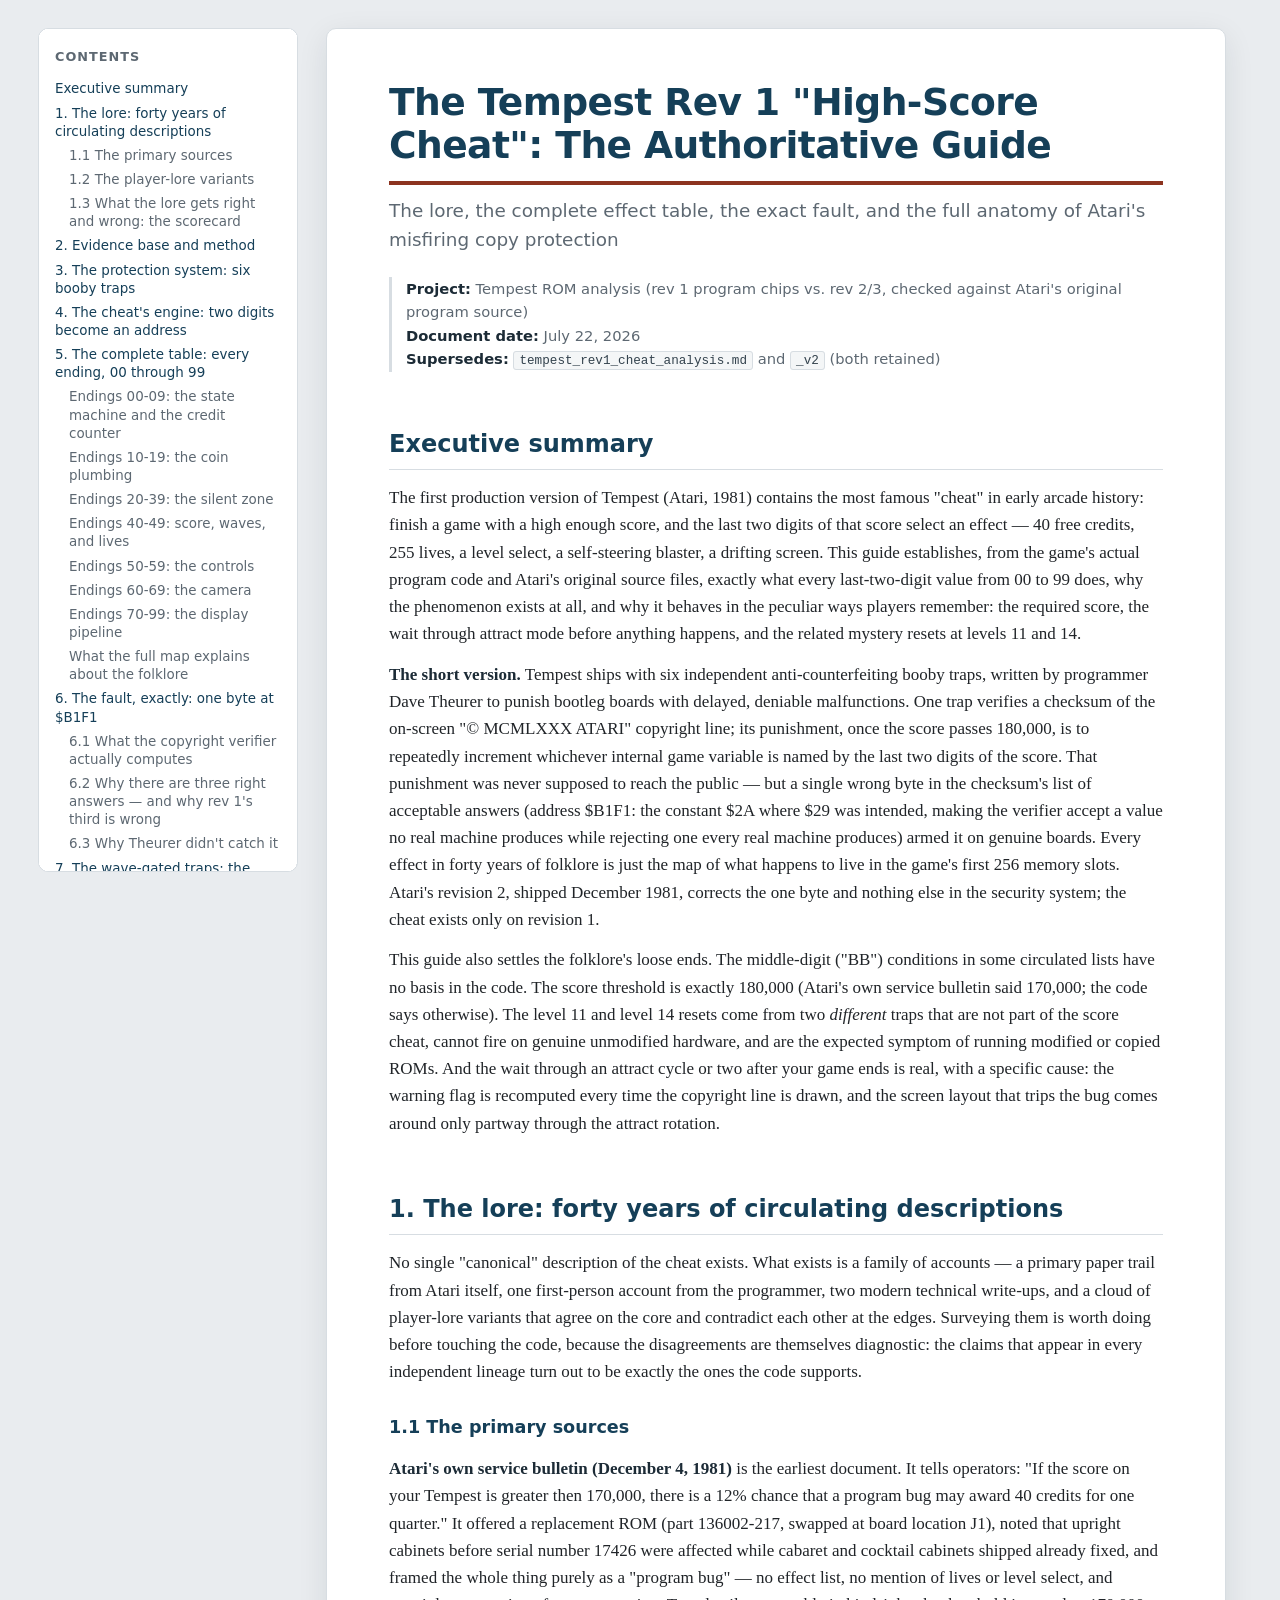
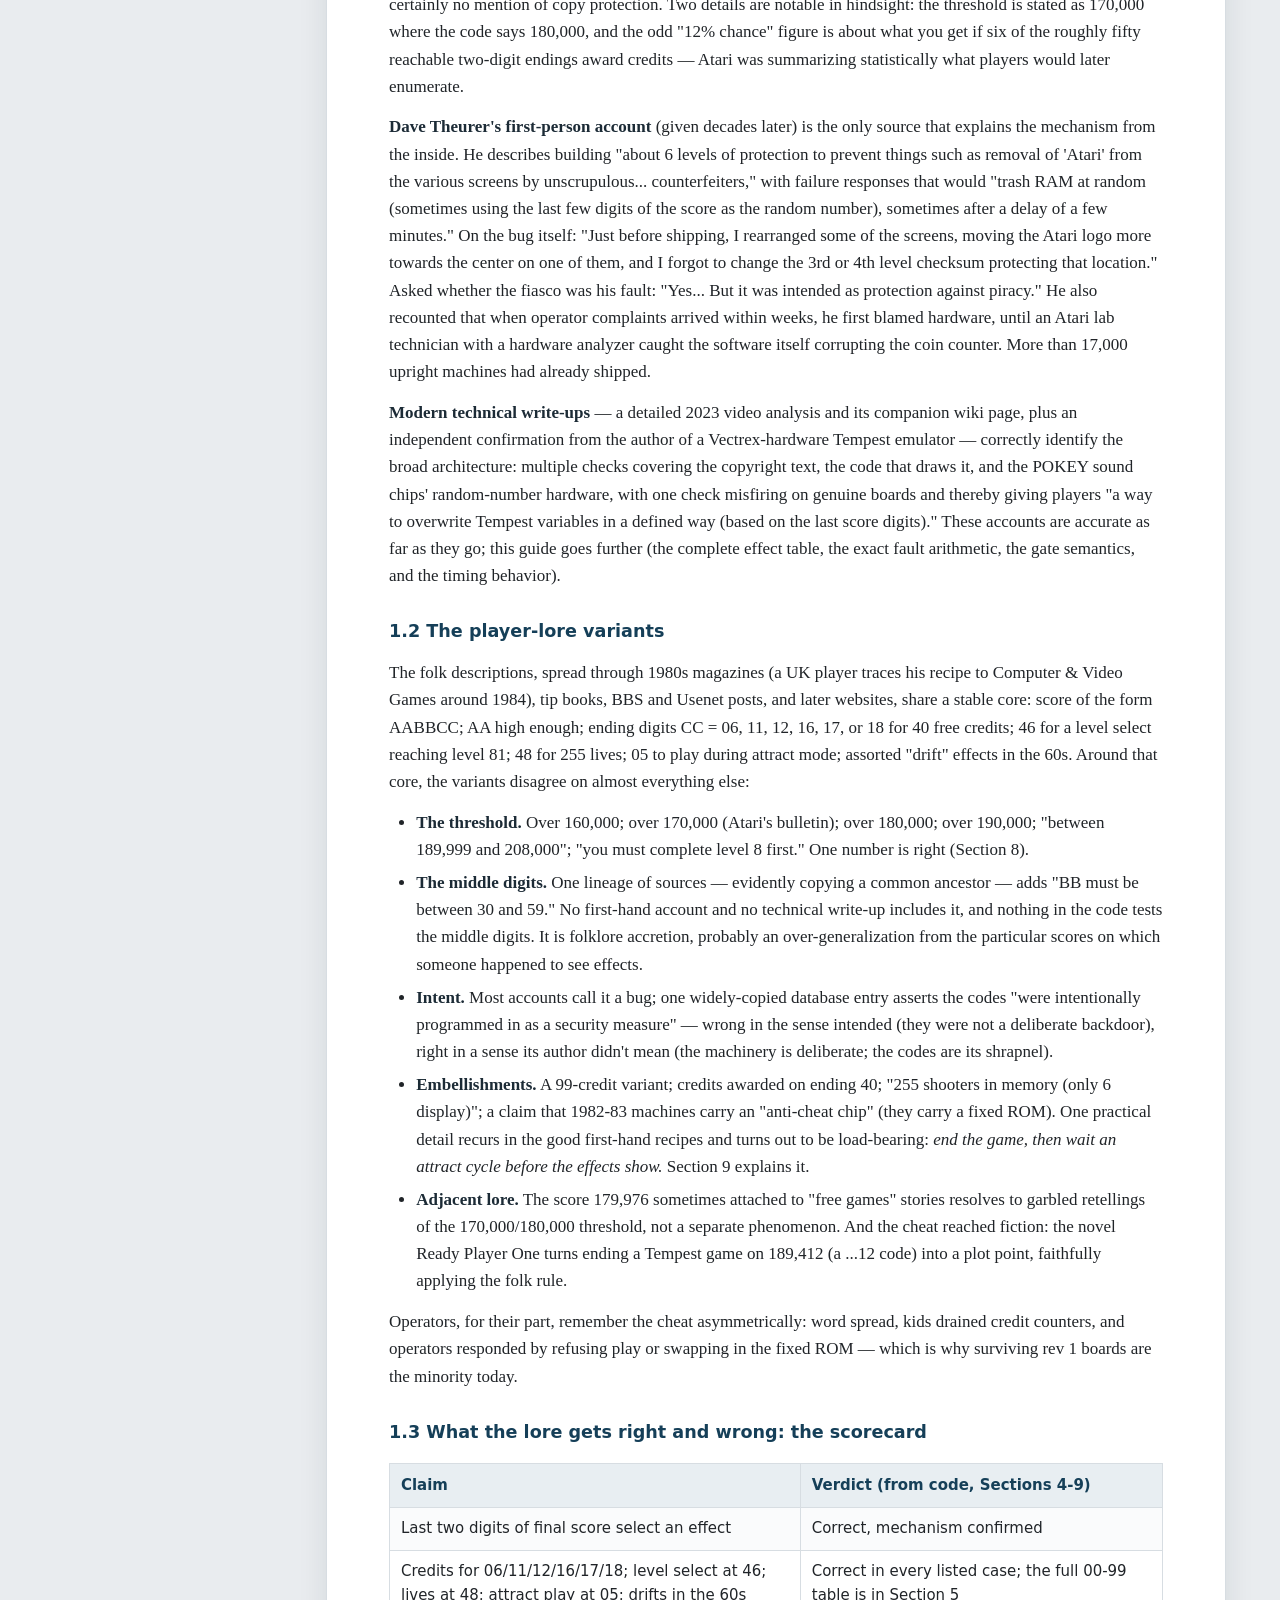
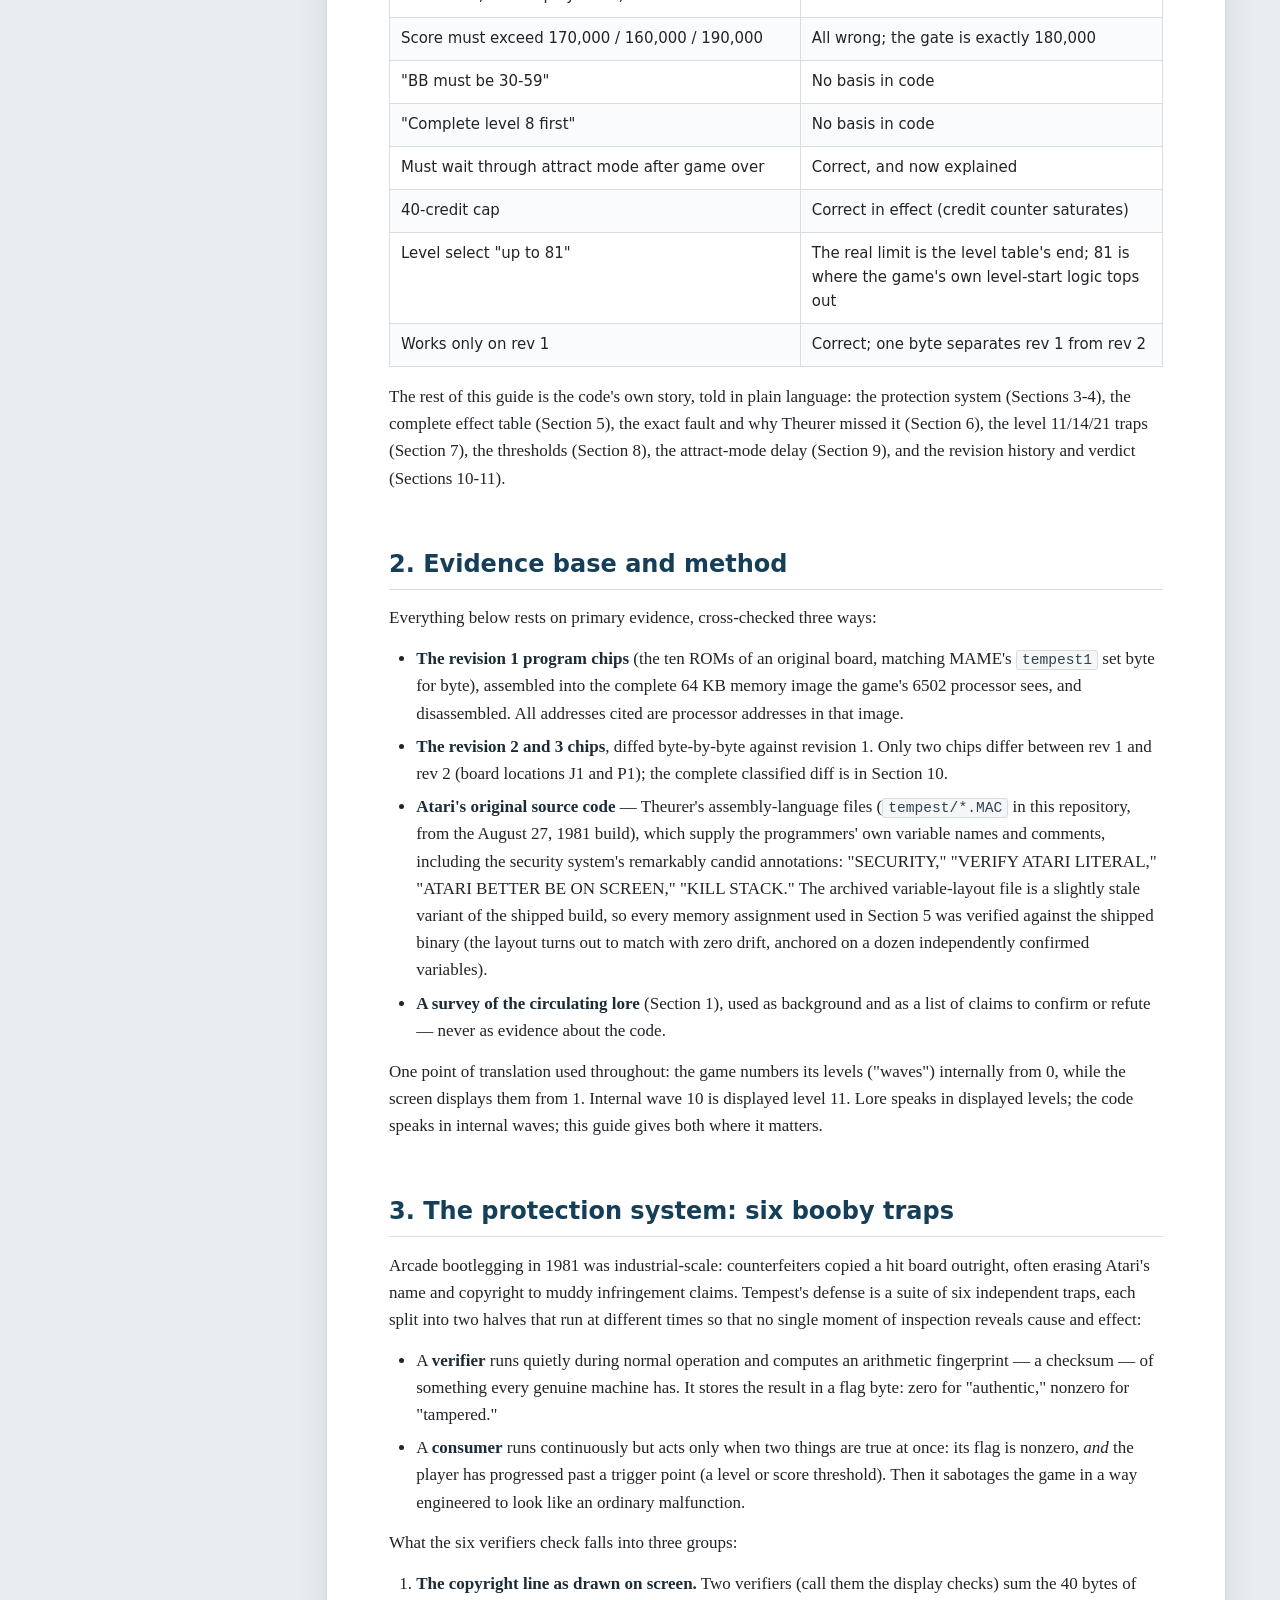
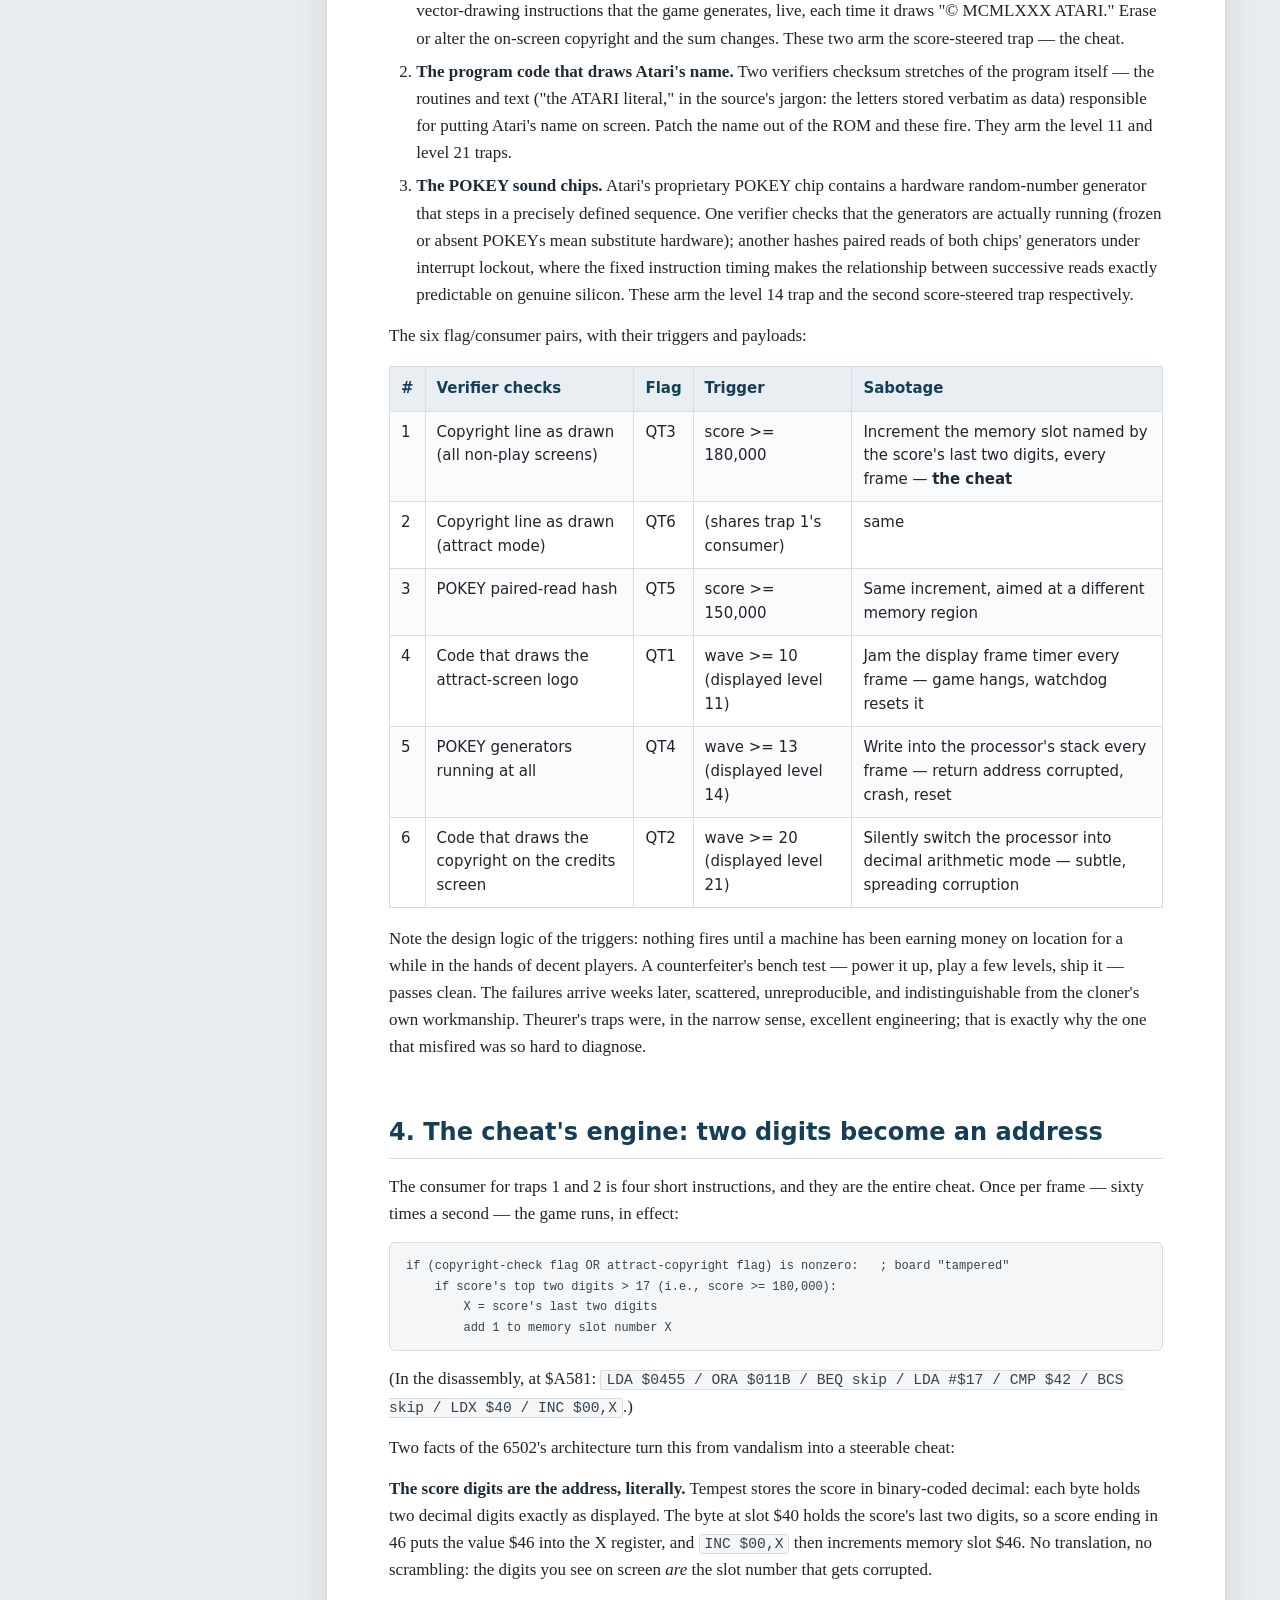
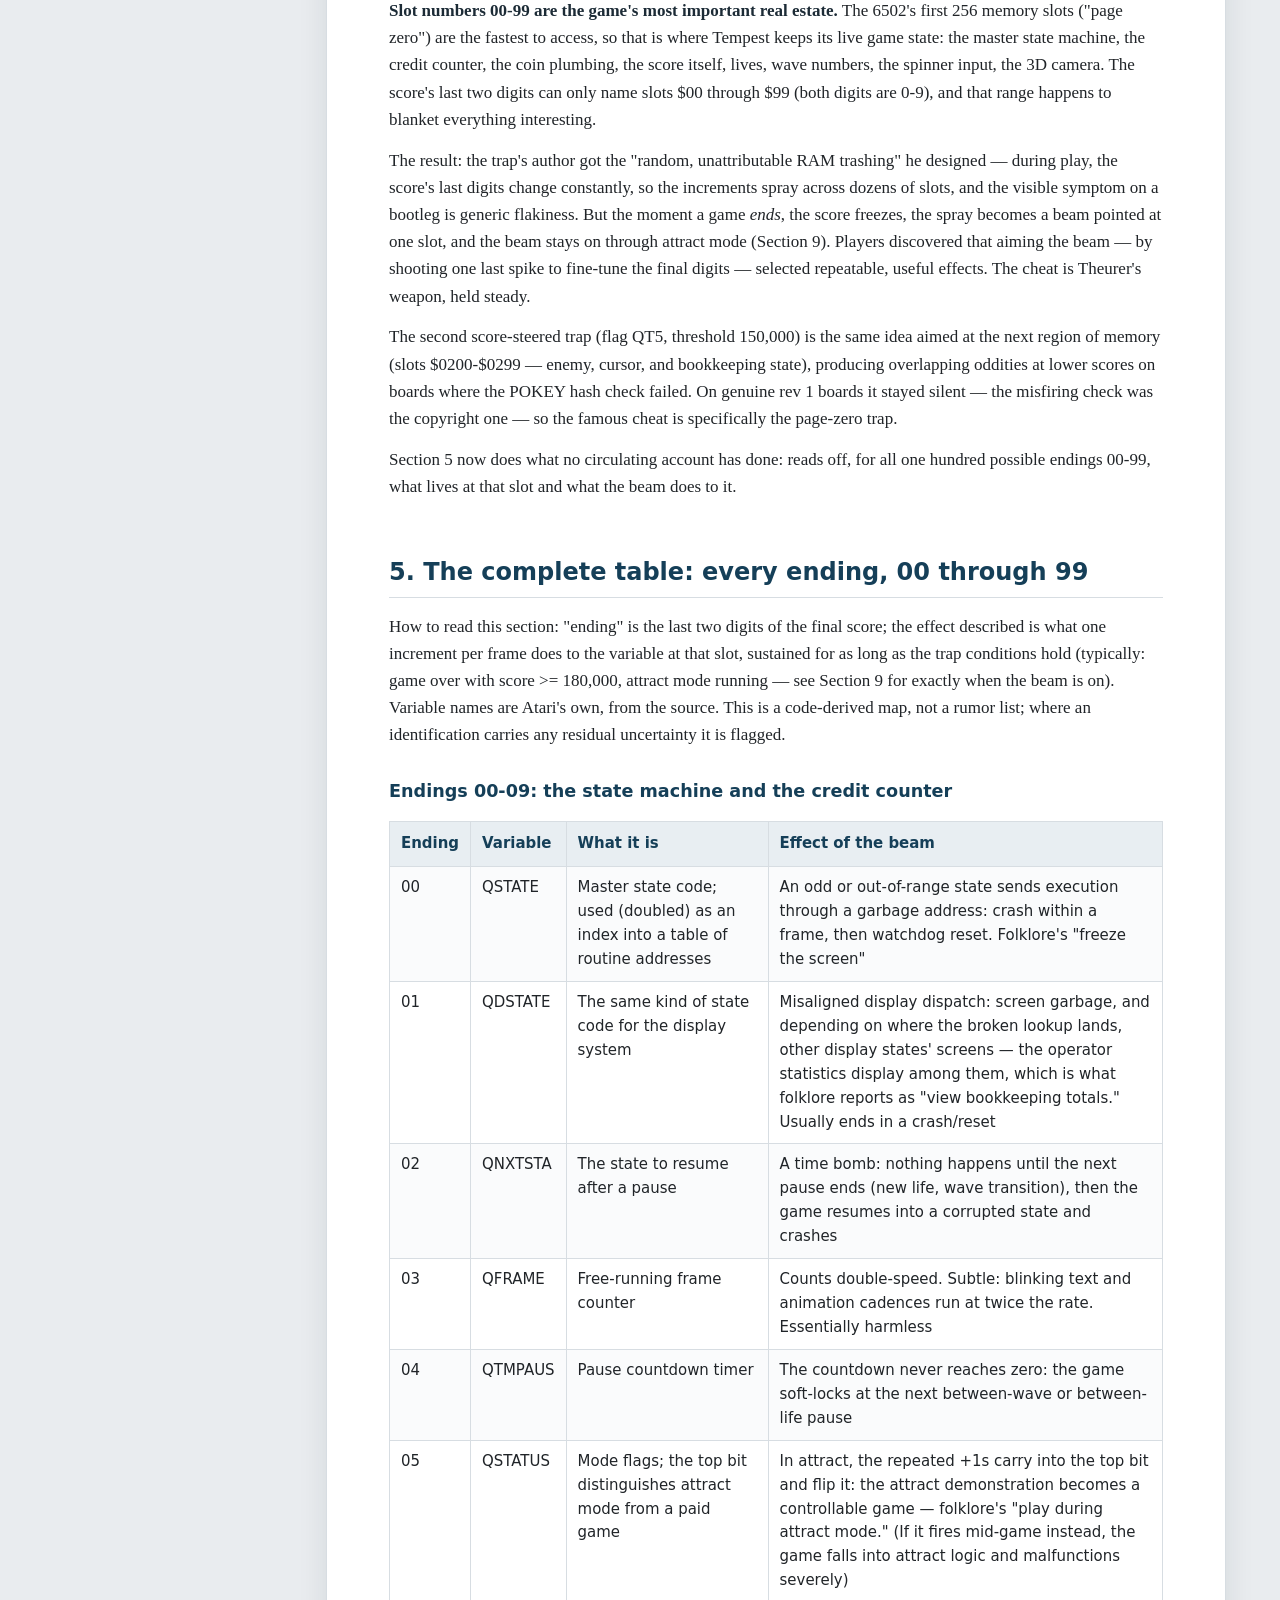
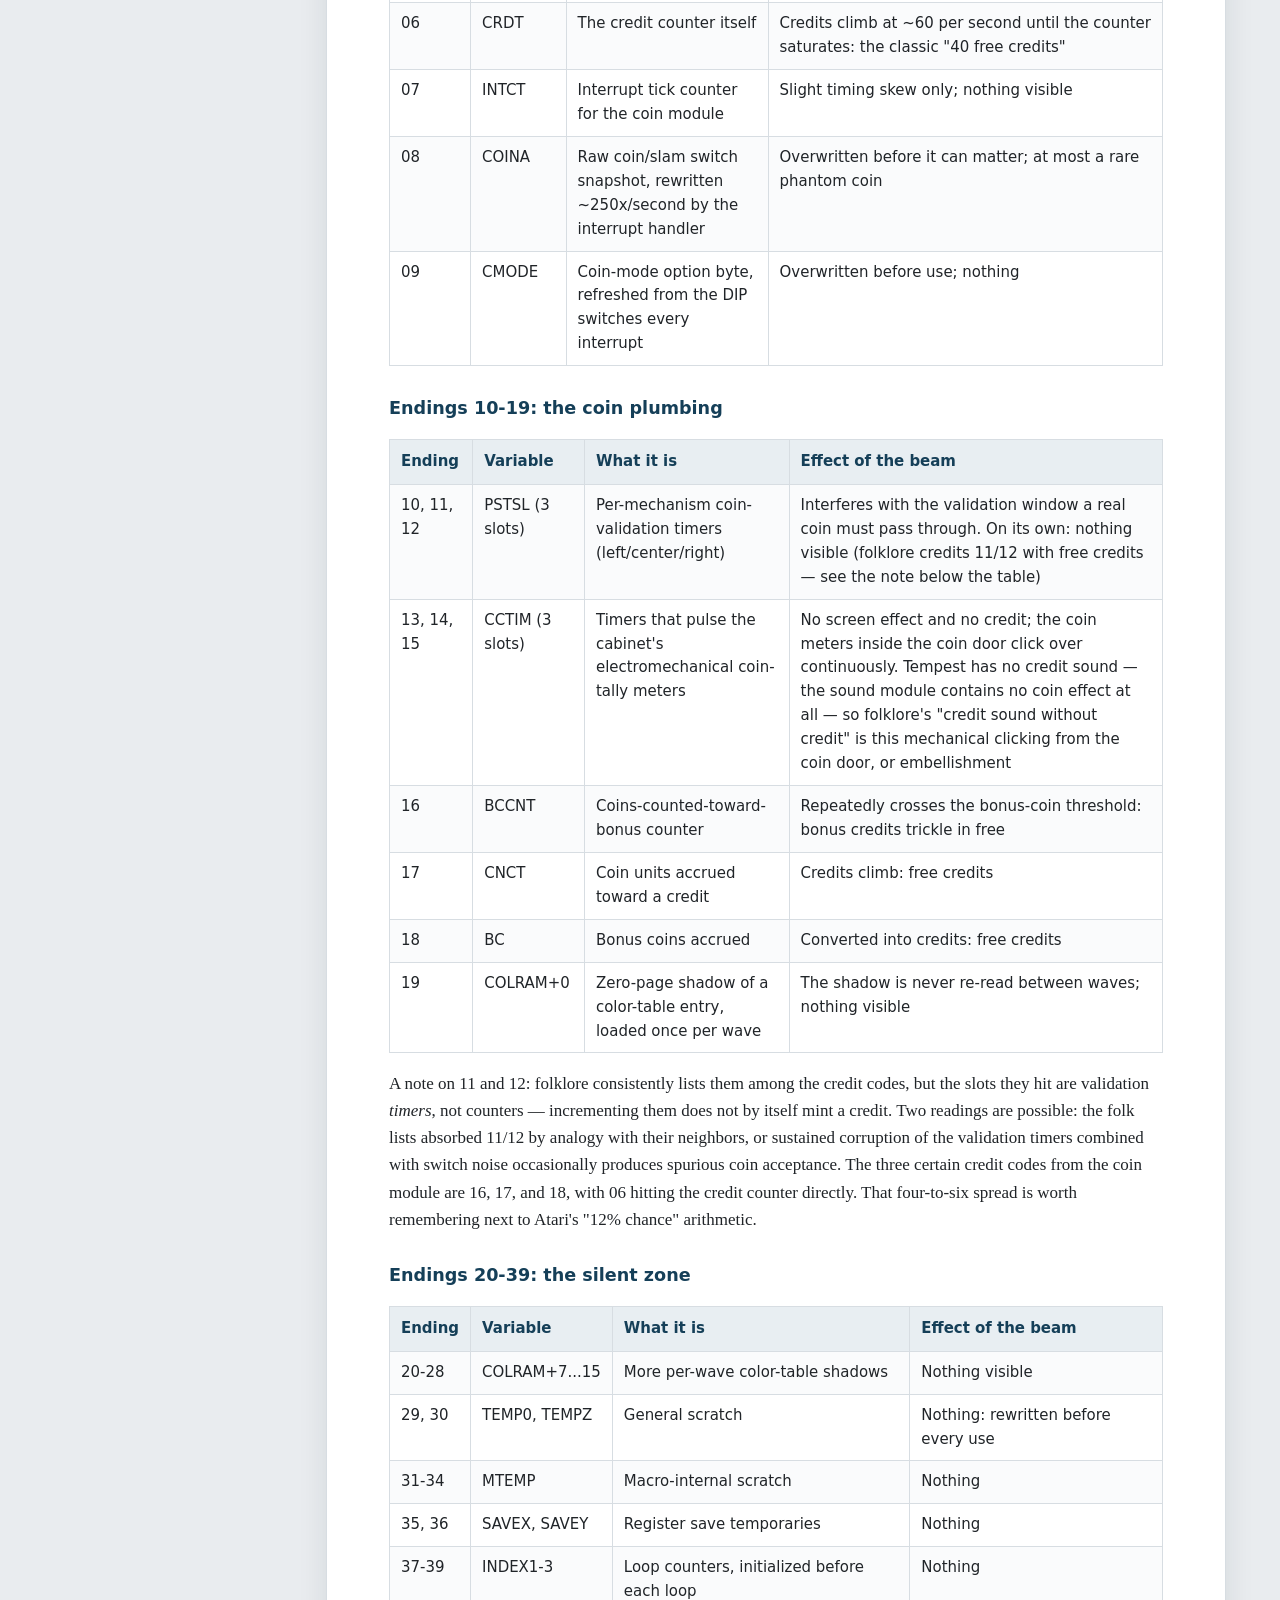
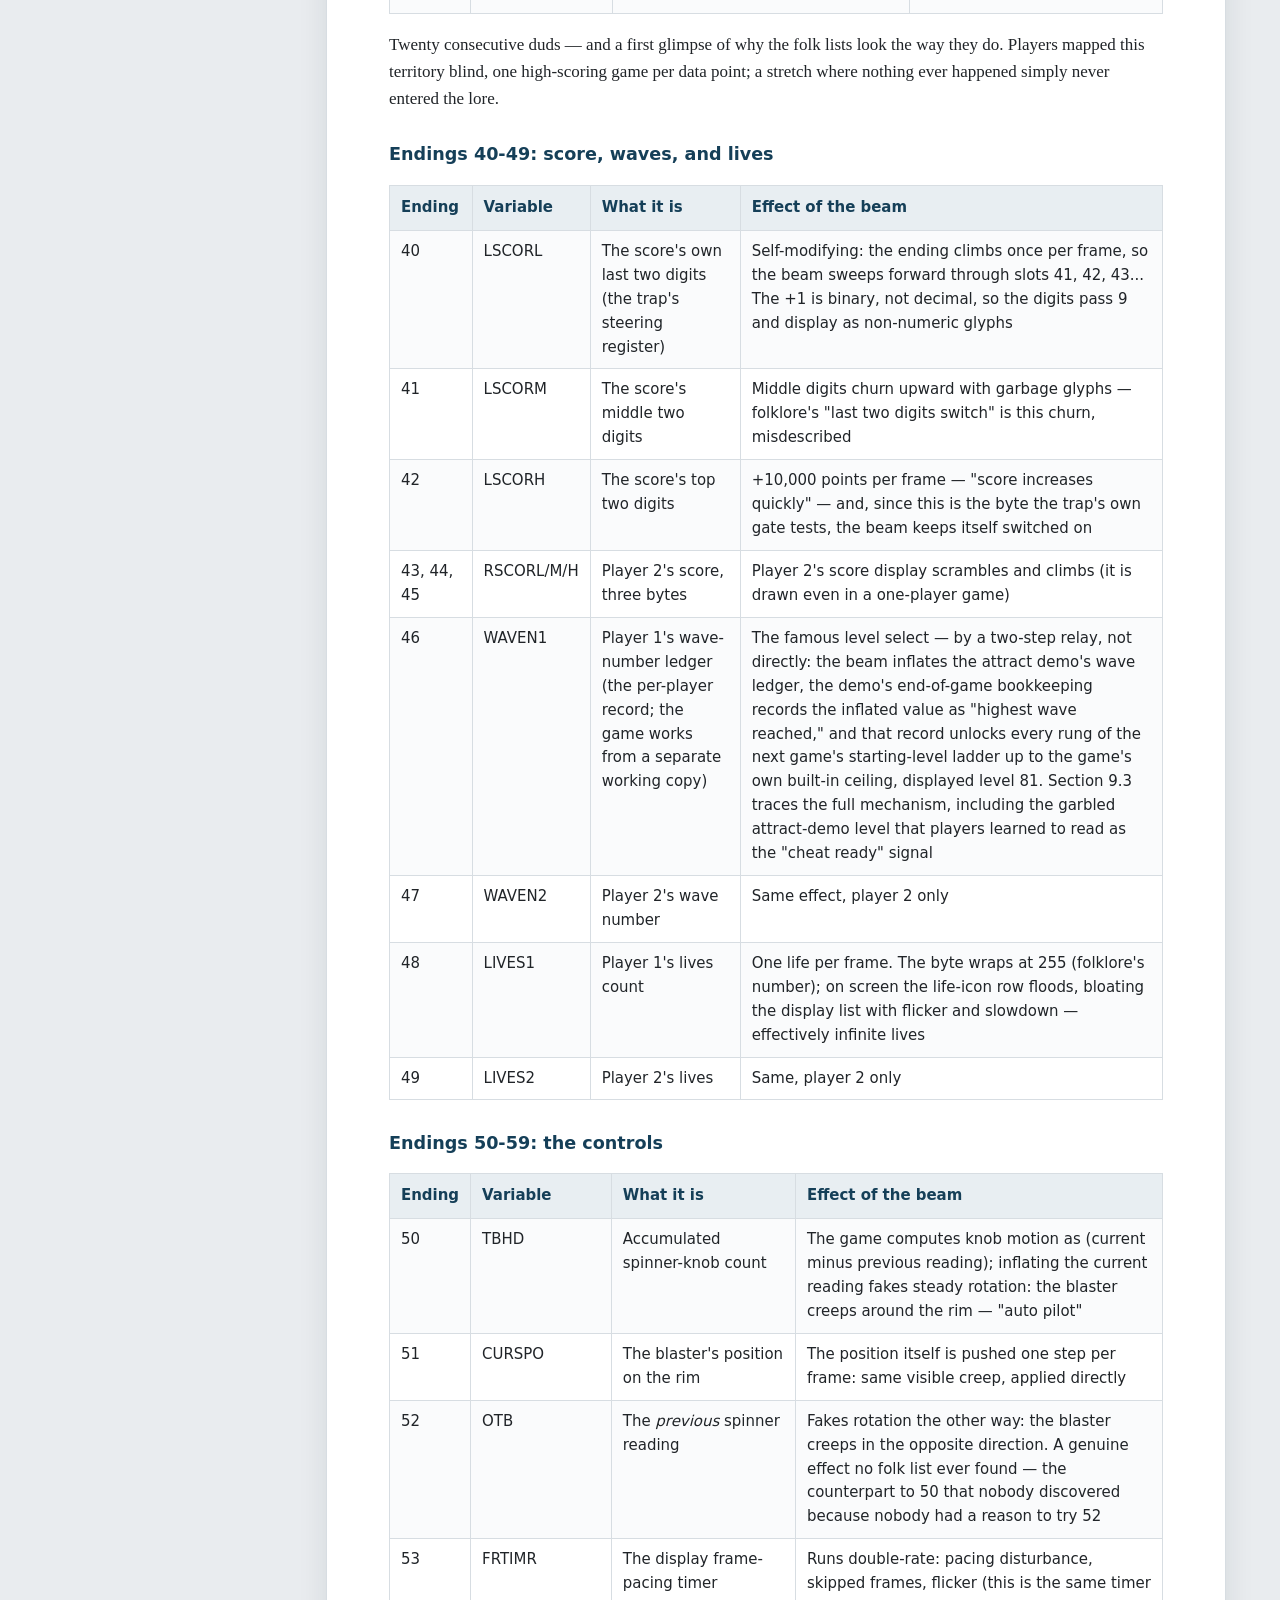
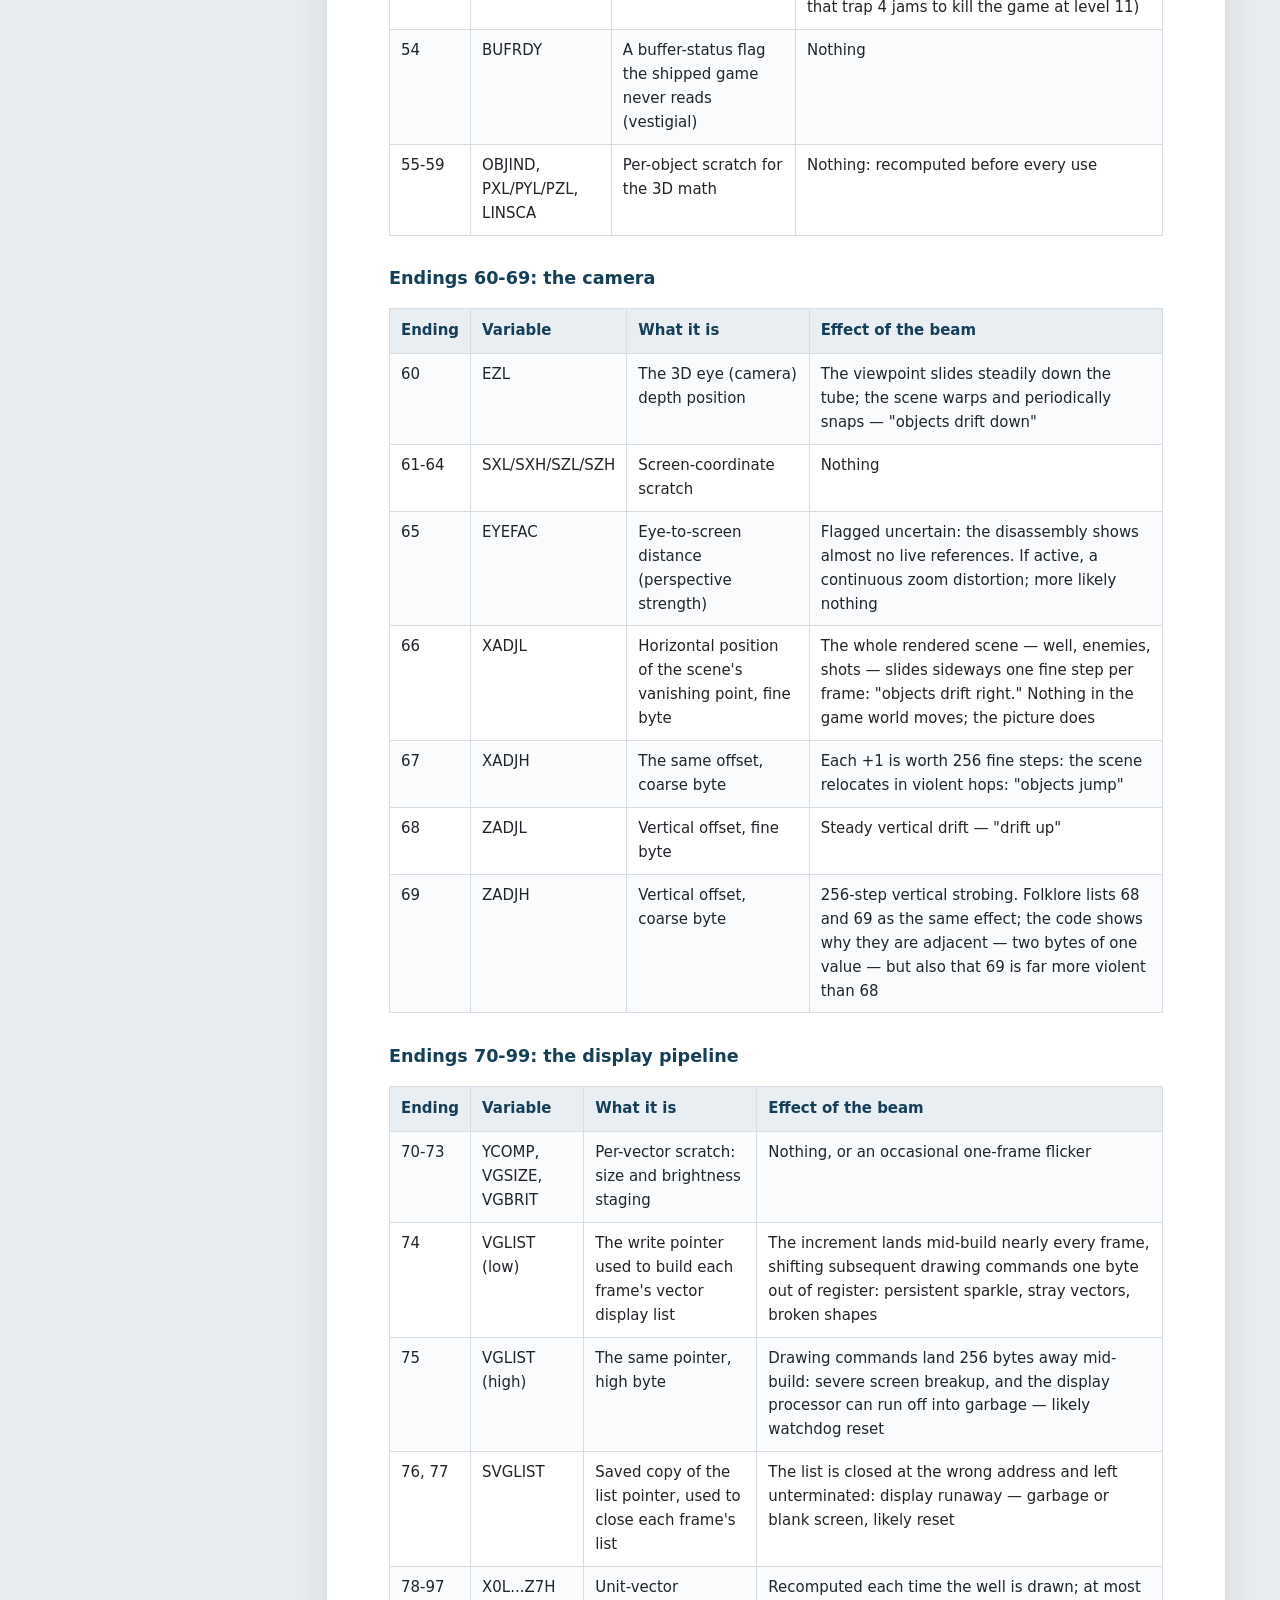
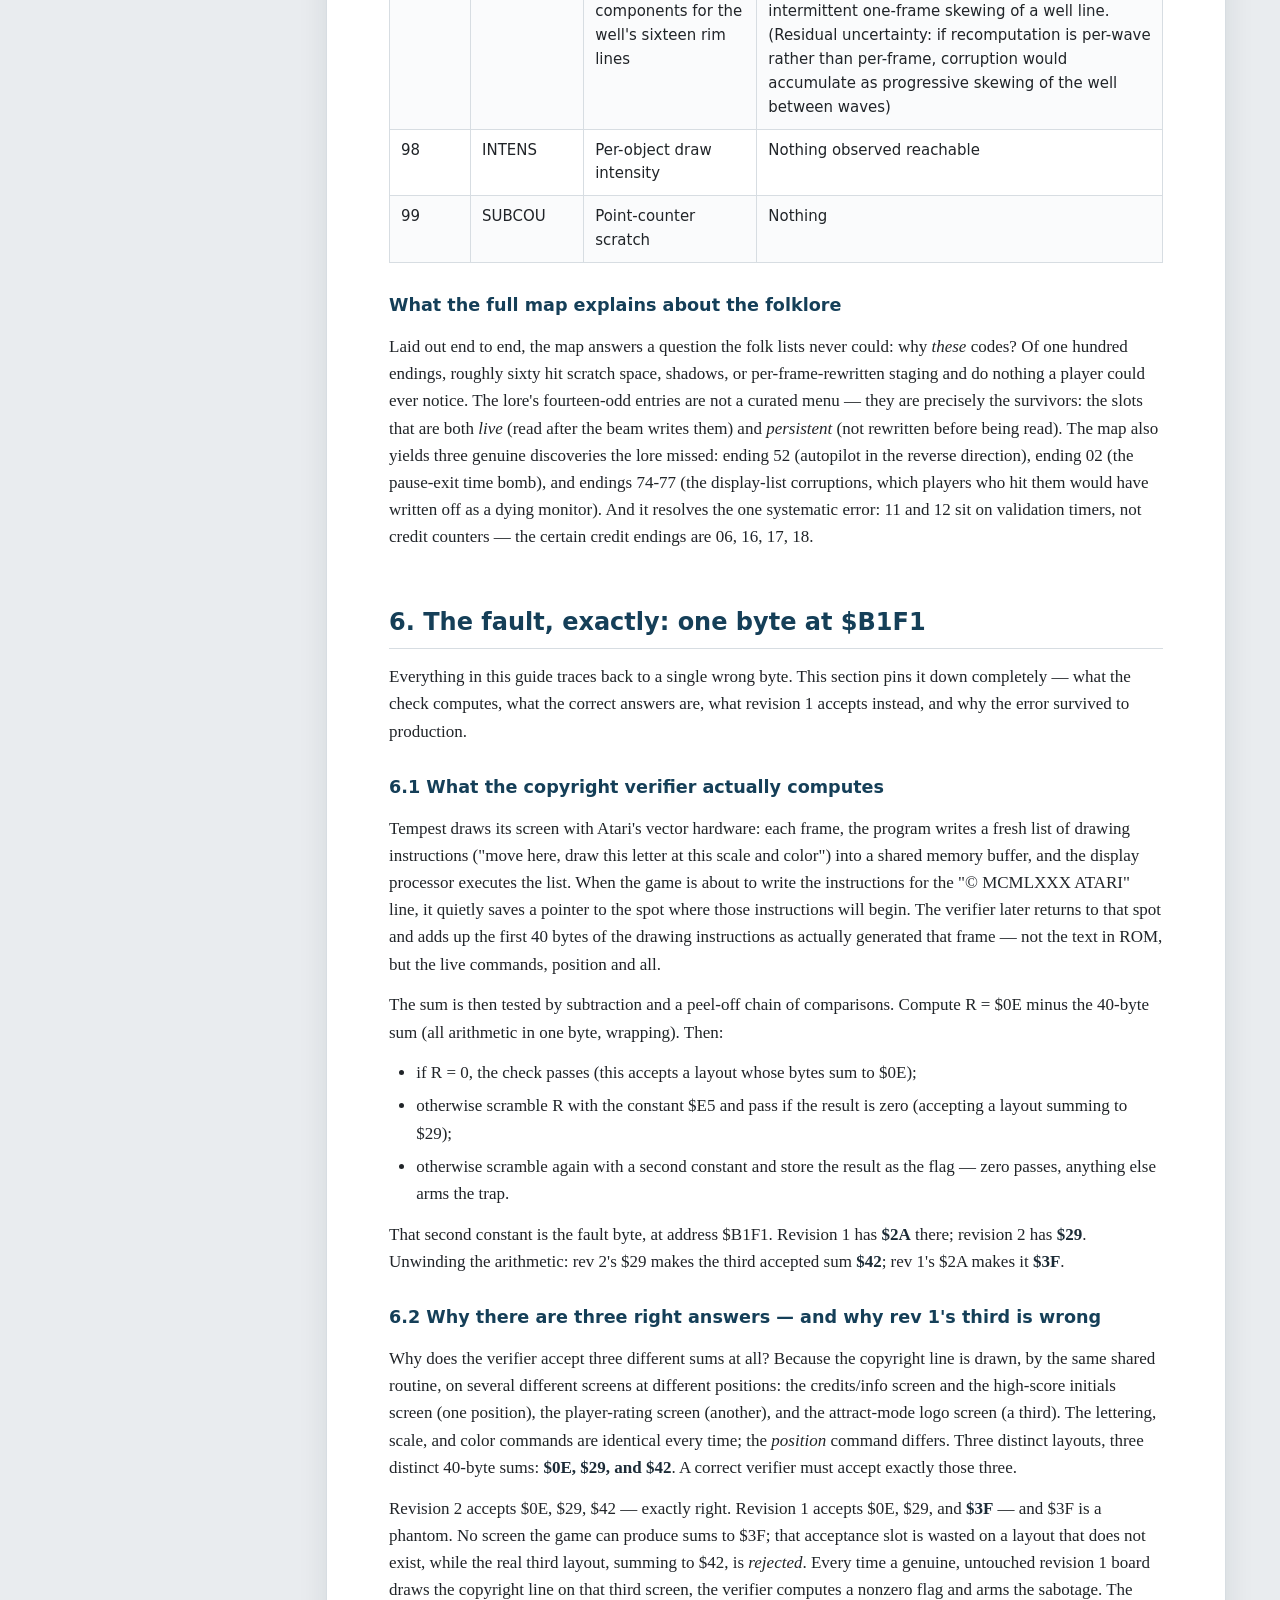
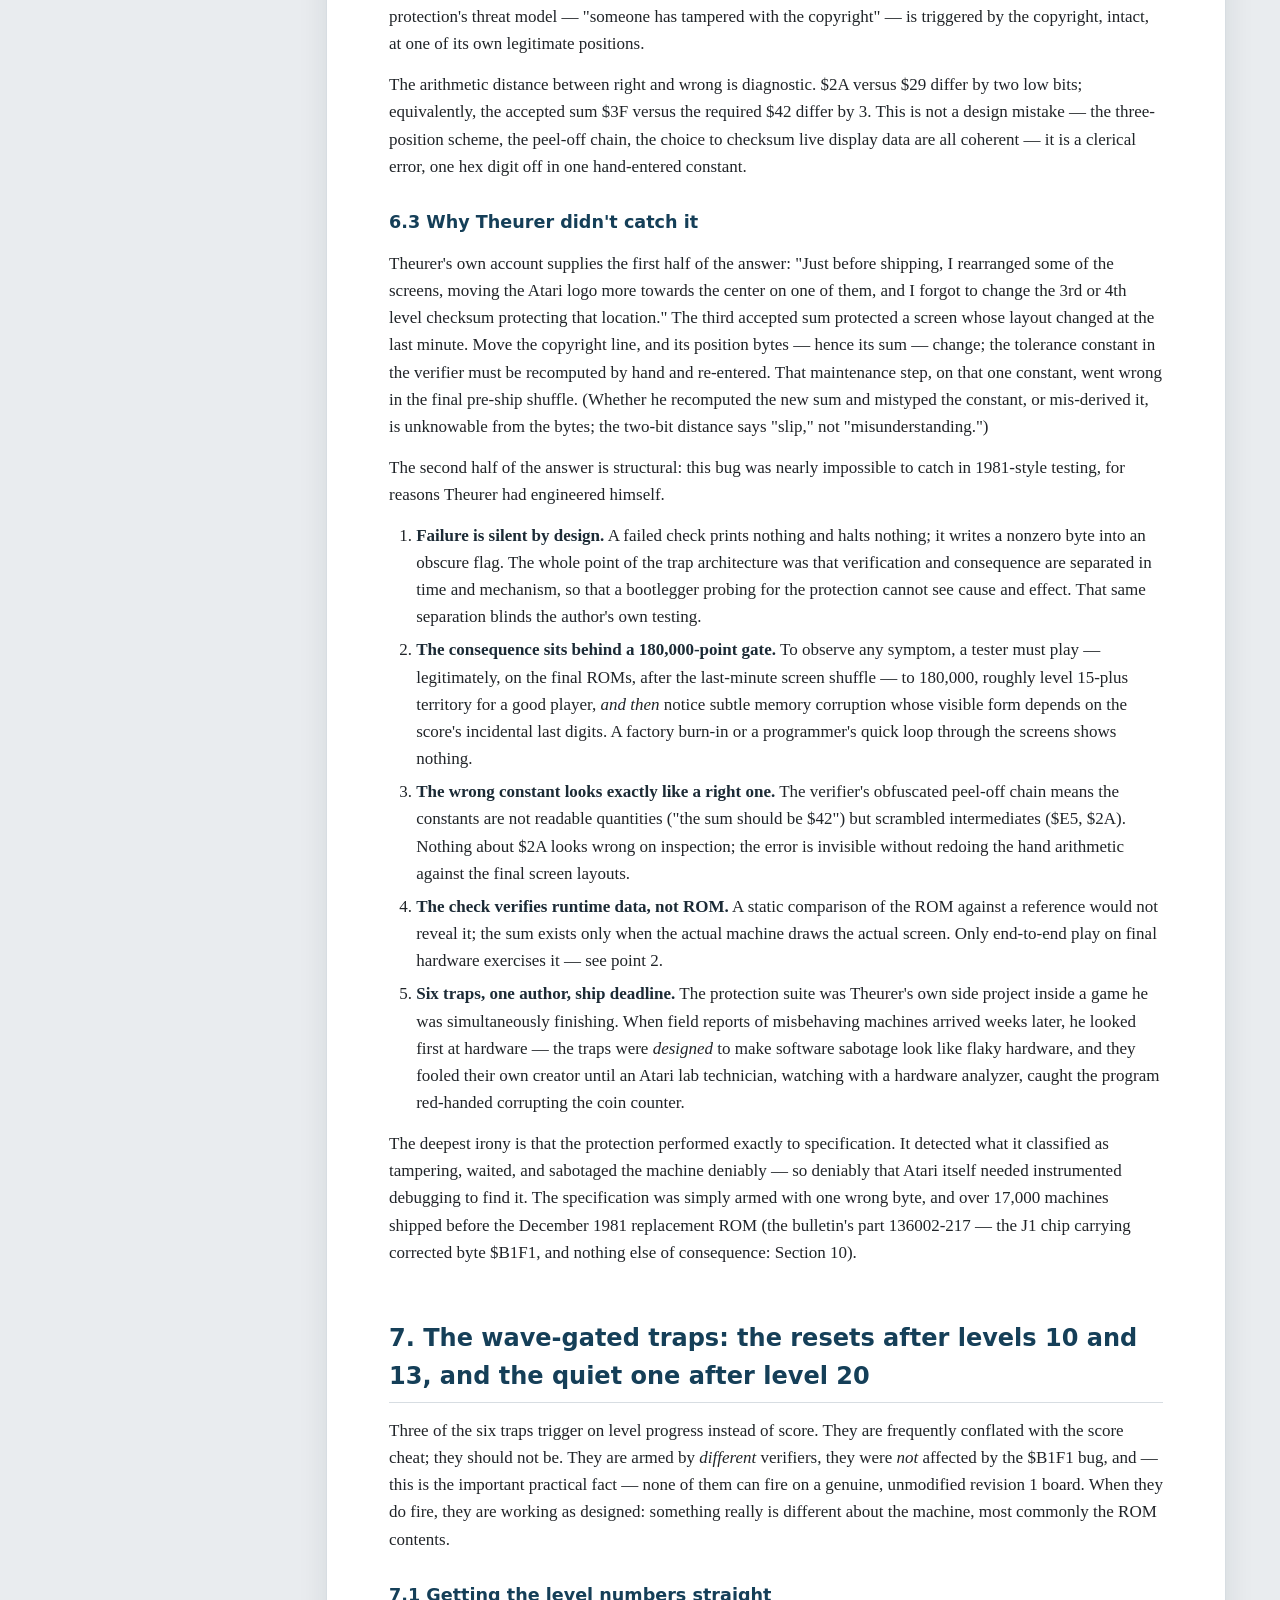
==== commit 297e2da3: "Update Tempest rev 1 cheat analysis: add section 9.3 New section explains the out-of-sequence attrac" ====
--- a/docs/tempest_rev1_cheat_analysis_v3.html
+++ b/docs/tempest_rev1_cheat_analysis_v3.html
@@ -182,7 +182,7 @@
 <tr><td>41</td><td>LSCORM</td><td>The score's middle two digits</td><td>Middle digits churn upward with garbage glyphs &mdash; folklore's &quot;last two digits switch&quot; is this churn, misdescribed</td></tr>
 <tr><td>42</td><td>LSCORH</td><td>The score's top two digits</td><td>+10,000 points per frame &mdash; &quot;score increases quickly&quot; &mdash; and, since this is the byte the trap's own gate tests, the beam keeps itself switched on</td></tr>
 <tr><td>43, 44, 45</td><td>RSCORL/M/H</td><td>Player 2's score, three bytes</td><td>Player 2's score display scrambles and climbs (it is drawn even in a one-player game)</td></tr>
-<tr><td>46</td><td>WAVEN1</td><td>Player 1's wave number</td><td>The famous level select. The wave number is read at wave transitions, so the value present when a new game starts becomes the starting level; under the beam it climbs continuously, and starting at the right moment lands a high level. Past the end of the real level-data tables the game reads garbage as level data: corrupted wells, wrong colors, crashes</td></tr>
+<tr><td>46</td><td>WAVEN1</td><td>Player 1's wave-number ledger (the per-player record; the game works from a separate working copy)</td><td>The famous level select &mdash; by a two-step relay, not directly: the beam inflates the attract demo's wave ledger, the demo's end-of-game bookkeeping records the inflated value as &quot;highest wave reached,&quot; and that record unlocks every rung of the next game's starting-level ladder up to the game's own built-in ceiling, displayed level 81. Section 9.3 traces the full mechanism, including the garbled attract-demo level that players learned to read as the &quot;cheat ready&quot; signal</td></tr>
 <tr><td>47</td><td>WAVEN2</td><td>Player 2's wave number</td><td>Same effect, player 2 only</td></tr>
 <tr><td>48</td><td>LIVES1</td><td>Player 1's lives count</td><td>One life per frame. The byte wraps at 255 (folklore's number); on screen the life-icon row floods, bloating the display list with flicker and slowdown &mdash; effectively infinite lives</td></tr>
 <tr><td>49</td><td>LIVES2</td><td>Player 2's lives</td><td>Same, player 2 only</td></tr>
@@ -336,6 +336,14 @@
 <li><strong>Starting a new game re-arms nothing and disarms everything.</strong> The new game clears the score below the gate, so the dispatcher goes quiet even if the flag is set; and the flag itself will be rewritten (clean) at the next passing copyright draw. The cheat's effects live only in the window between the end of a qualifying game and the start of the next one &mdash; which is why the free credits had to be banked, and the machine left alone, before playing them off.</li>
 <li><strong>The weirdness can stutter.</strong> As attract continues cycling, the flag keeps flipping &mdash; armed on the failing screen, disarmed again at the next passing one. The per-frame increments happen only while the flag is nonzero, so slow-accumulating effects advance in bursts synchronized to the attract rotation. Accounts that describe the corruption as coming in &quot;waves&quot; during attract are describing the toggle.</li>
 </ul>
+
+<h3>9.3 The out-of-sequence attract level: the &quot;cheat ready&quot; signal, and how ending 46 really selects levels</h3>
+<p>Players who used the ending-46 trick evolved a field discipline: after banking the qualifying score, watch the attract mode, and do not start the new game until the self-playing demo comes up on a level that is visibly out of sequence &mdash; the wrong well shape for that point in the demo. That garbled level was read as the sign that the cheat was &quot;ready.&quot; The code confirms the practice is exactly right, and the mechanism is more roundabout &mdash; and more interesting &mdash; than the folklore's &quot;the wave counter becomes your starting level.&quot;</p>
+<p><strong>The demo starts clean every time.</strong> When the attract rotation enters its gameplay segment, the initialization code detects attract mode and deliberately randomizes the starting level: it reads the POKEY random-number register, keeps the low three bits (the source comment reads &quot;CHOOSE FROM 1ST 8 LEVELS&quot;), and stores that into <em>both</em> wave variables. Whatever the beam had done to slot 46 before the demo began is discarded at that moment. This is why the demo does not simply start on a huge level number.</p>
+<p><strong>The game keeps two wave counters, and the beam hits only one of them.</strong> Slot $46 (WAVEN1) is the per-player <em>ledger</em> &mdash; the record of which wave player 1 is on. The game also keeps a working copy (CURWAV, outside the beam's reach at slot $9F) that drives colors, enemy mix, and speeds. The two are synchronized only at discrete moments: the ledger is copied to the working copy at wave and life initialization, and &mdash; the critical detail &mdash; the <em>well shape</em> is rebuilt by reading the ledger directly, at every wave transition and every new life.</p>
+<p><strong>So the garble appears at the demo's first transition.</strong> The dispatcher runs in every machine state, the ended game's score is still frozen above 180,000, and the flag holds whatever verdict it had when the demo's play-like state began (the copyright is not on screen during the demo, so the verifier cannot rewrite it). If that verdict was &quot;failed,&quot; the beam adds 1 to the ledger sixty times a second for the whole demo. The demo plays its first wave normally &mdash; parameters were loaded before the corruption accumulated &mdash; but by the first wave-end or death, the ledger has climbed by hundreds (wrapping every 256). The rebuilt well is then computed from a nonsense wave number, and one more detail makes it unmistakable: for any wave value of 98 or more, the well-shape routine substitutes a <em>fresh random value</em> (0-95, from the POKEY register) on every rebuild. Meanwhile the colors and enemy behavior still come from the untouched working copy &mdash; the low starting level. The result is exactly what players describe: a well that belongs to no coherent level, in the wrong colors for its shape, appearing partway into a demo that started normally.</p>
+<p><strong>Why the garble predicts the level select.</strong> When the demo's single life ends, the standard end-of-game bookkeeping runs and records the highest wave reached &mdash; read from the beam-inflated ledger &mdash; into the &quot;best wave&quot; slot that drives Tempest's starting-level feature (the rate-yourself ladder, Atari's SkillStep). The starting-level screen offers rungs from a fixed 28-entry table (displayed levels 1, 3, 5, ... 65, 73, 81), extending as far up the table as the recorded best wave justifies; the table simply ends at internal wave 80, which is why the folklore's ceiling is exactly displayed level 81. An inflated best-wave value &mdash; anything at or above 80, reached after less than two seconds of beam time &mdash; unlocks the entire ladder. The recorded value survives the attract rotation (attract cycles skip the reset that a paid game performs on its own ledger), so it is still standing when the coin drops: the next game's selection screen offers everything up to 81. The corrupted slot-46 value itself never becomes the starting level &mdash; new-game initialization overwrites it &mdash; the unlock rides entirely on the recorded &quot;highest wave reached.&quot;</p>
+<p><strong>Why waiting for the signal is the correct protocol, not superstition.</strong> Two conditions must both have held during a demo for the unlock to be banked: the flag must have been armed when the demo began (Section 9.2's rotation toggle &mdash; some demo cycles run with a clean flag and inflate nothing), and the demo must have reached its end-of-game bookkeeping. The out-of-sequence well is visible proof of the first condition, and the demo's death moments later completes the second. A player who waits for the garbled level before pressing start is, without knowing it, confirming that the beam ran during that specific demo cycle and that the inflated wave count has been posted to the ladder record. The rate-yourself screen then provides a second confirmation before any credit is spent: it draws a miniature well beside each offered rung, so an armed machine shows a conspicuously extended ladder of well icons reaching to 81.</p>
 
 <h2>10. The revision history: what Atari actually changed</h2>
 <p>The strongest evidence for every claim in this guide is the fix itself. Comparing complete revision 1 and revision 2 memory images byte by byte shows exactly what Atari believed was broken &mdash; and, just as important, what it believed was working.</p>
